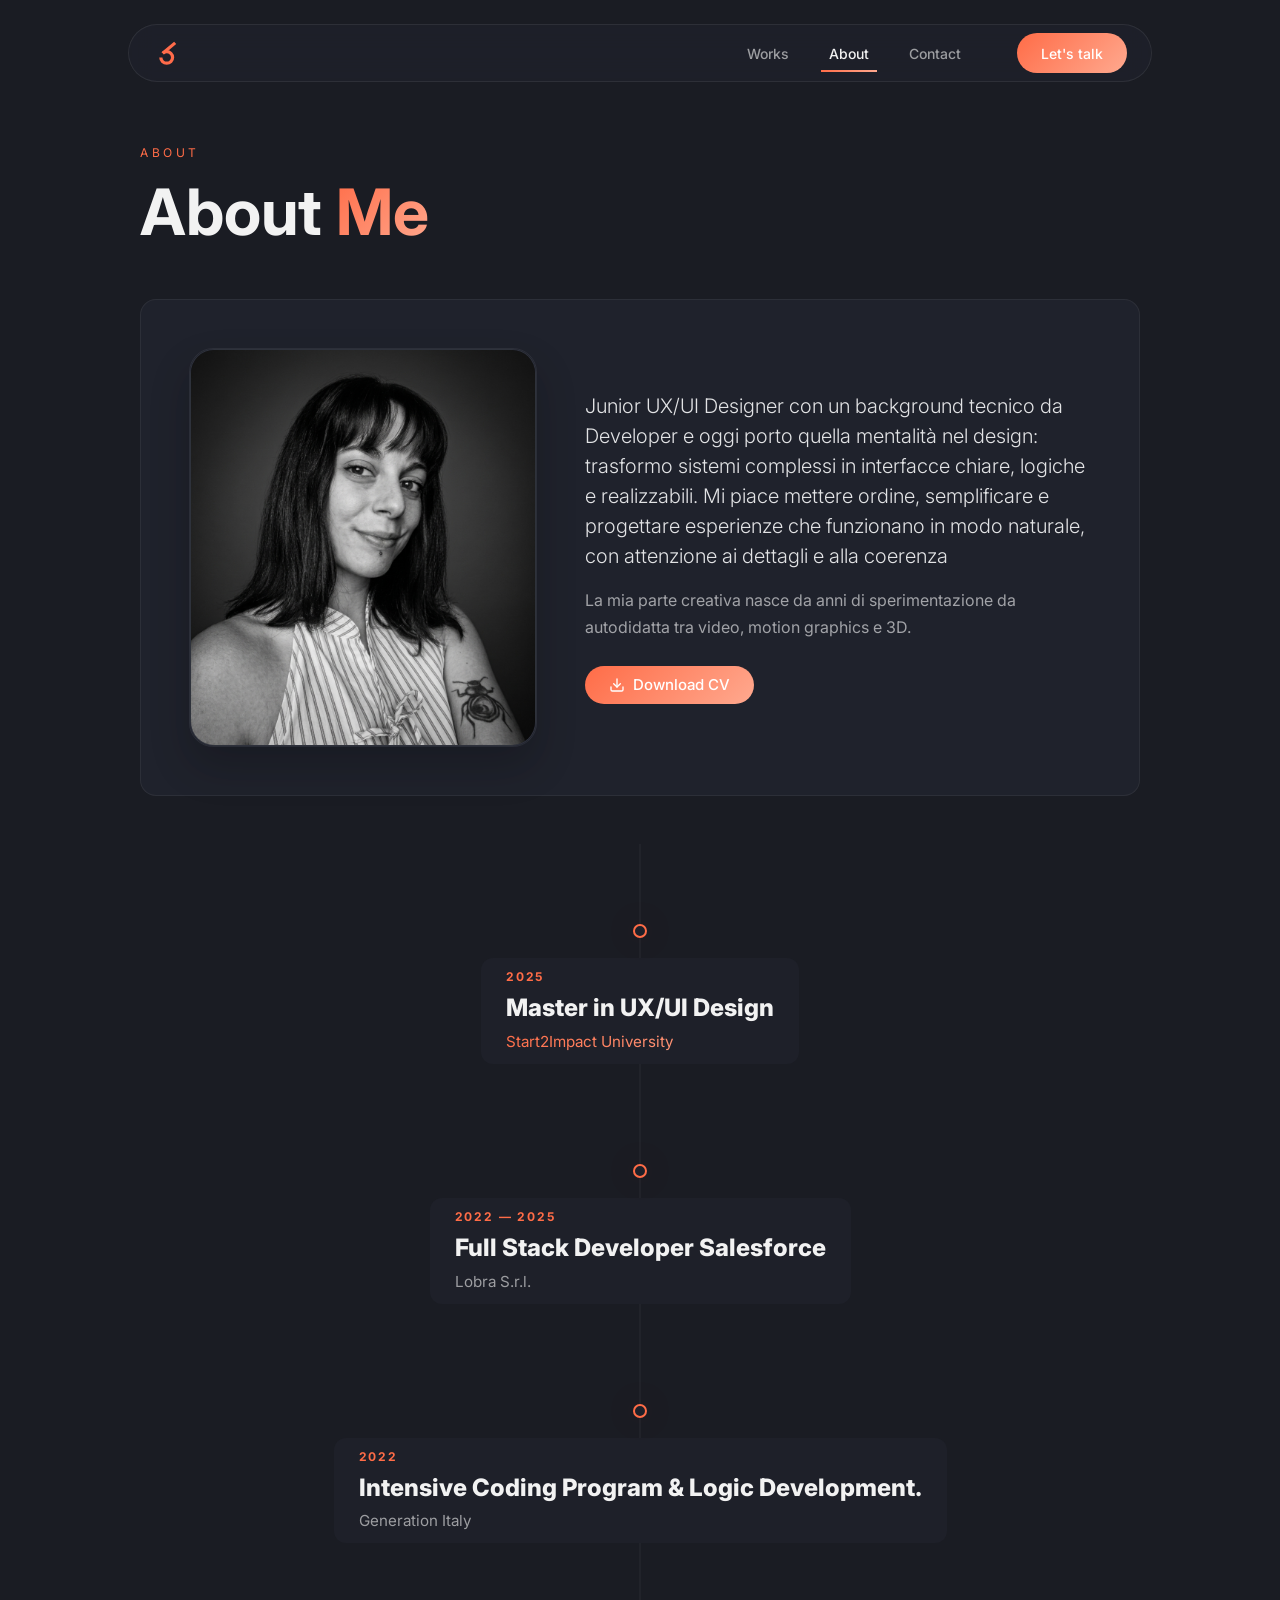
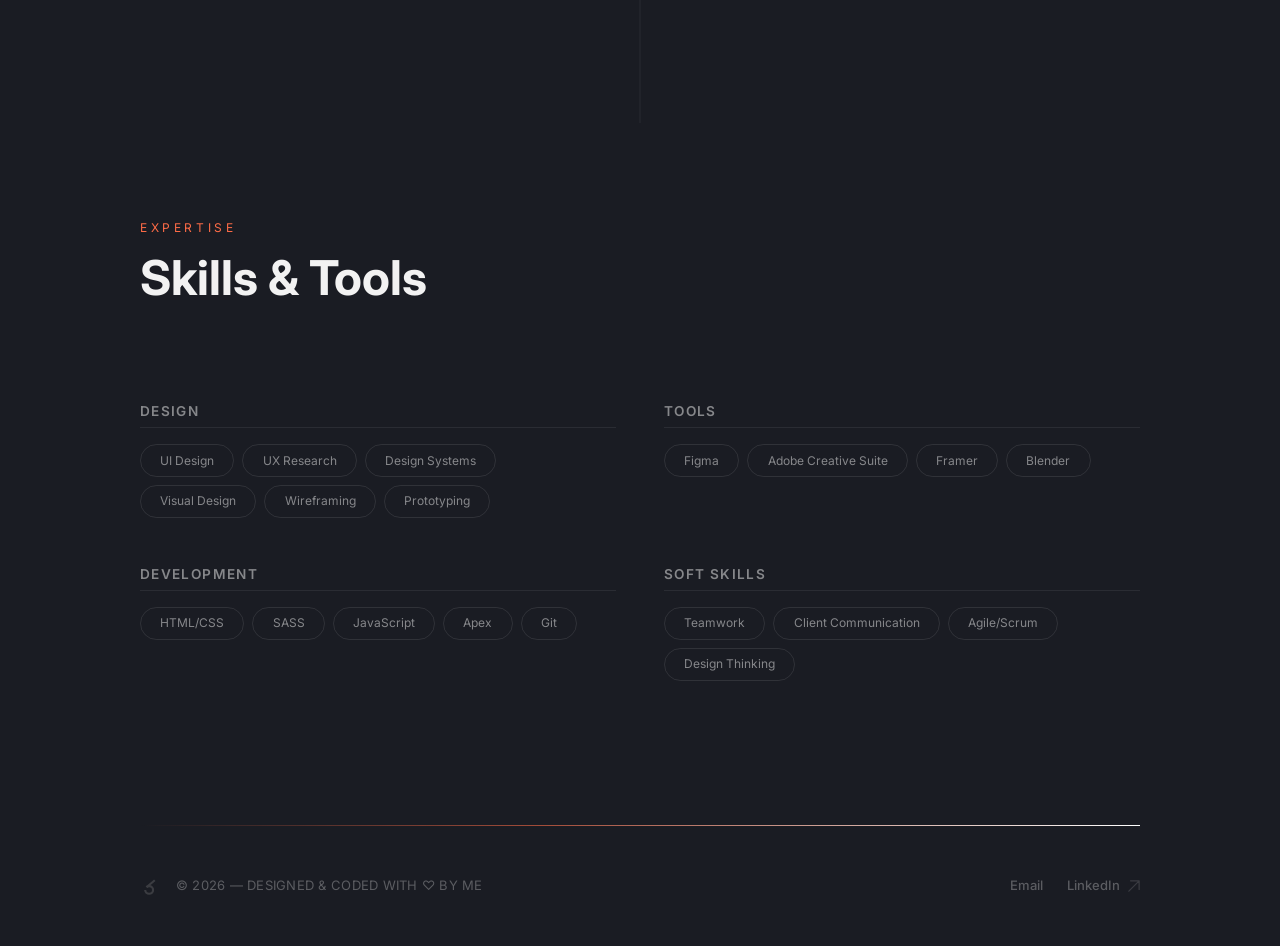
==== about.html @ 4a7ade4e "first commit" ====
<!DOCTYPE html>
<html lang="it">
<head>
    <meta charset="UTF-8">
    <meta name="viewport" content="width=device-width, initial-scale=1.0">
    <meta name="description" content="Sito personale professionale">
    <meta name="author" content="Il tuo nome">
    <link rel="icon" type="image/svg+xml" href="assets/svg/favicon.svg">
    <title>Jessica Donnicola - UX/UI Designer</title>

    <!-- Bootstrap CSS -->
    <link href="https://cdn.jsdelivr.net/npm/bootstrap@5.3.3/dist/css/bootstrap.min.css" rel="stylesheet" integrity="sha384-QWTKZyjpPEjISv5WaRU9OFeRpok6YctnYmDr5pNlyT2bRjXh0JMhjY6hW+ALEwIH" crossorigin="anonymous">
    <!-- CSS personalizzato -->
    <link rel="preconnect" href="https://fonts.googleapis.com">
    <link rel="preconnect" href="https://fonts.gstatic.com" crossorigin>
    <link href="https://fonts.googleapis.com/css2?family=Inter:wght@300;400;500;600;700;800;900&display=swap" rel="stylesheet">
    <link rel="stylesheet" href="style/style.css">
</head>
<body>
  <header>
<nav class="navbar navbar-expand-md fixed-top navbar-alien animate-fade-down">
  <div class="container custom-container glass-nav rounded-pill px-4 py-2 mt-3">
    <a class="navbar-brand d-flex align-items-center" href="/">
      <img src="assets/svg/logo.svg" alt="Logo" height="30">
    </a>

    <button class="navbar-toggler border-0 shadow-none" type="button" data-bs-toggle="collapse" data-bs-target="#navMain" aria-controls="navMain" aria-expanded="false" aria-label="Toggle navigation">
      <div class="hamburger">
        <span></span>
        <span></span>
      </div>
    </button>

    <div class="collapse navbar-collapse" id="navMain">
      <ul class="navbar-nav mx-auto gap-md-4">
        <li class="nav-item">
          <a class="nav-link" href="works.html">Works</a>
        </li>
        <li class="nav-item">
          <a class="nav-link active" href="about.html">About</a>
        </li>
        <li class="nav-item">
          <a class="nav-link" href="contact.html">Contact</a>
        </li>
      </ul>
      
      <div class="d-none d-md-block">
        <a href="contact.html" class="btn btn-gradient btn-sm px-4">Let's talk</a>
      </div>
    </div>
  </div>
</nav>
</header>
<section class="about-hero-section pt-5 mt-5 framer-hidden">
  <div class="container custom-container pt-5">
    
    <div class="section-header mb-5">
      <p class="overline-text">About</p>
      <h1 class="display-3 fw-bold mb-0">About <span class="text-gradient-coral">Me</span></h1>
    </div>

    <div class="glass rounded-4 p-4 p-md-5">
      <div class="row g-5 align-items-center">
        <div class="col-md-5">
          <div class="photo-placeholder d-flex align-items-center justify-content-center">
               <div class="preview-box glass cv-picture">
              <img src="assets/png/black.PNG" alt="Detail 1" class="project-img">
            </div>
          </div>
        </div>
        
        <div class="col-md-7">
          <p class="lead text-light mb-3" style="opacity: 0.9;">
            Junior UX/UI Designer 
            con un background tecnico da Developer e oggi porto quella mentalità nel design: trasformo sistemi complessi in interfacce chiare, logiche e realizzabili. Mi piace mettere ordine, semplificare e progettare esperienze che funzionano in modo naturale, con attenzione ai dettagli e alla coerenza
          
          </p>
          <p class="text-light mb-4" style="opacity: 0.6; line-height: 1.7;">
            La mia parte creativa nasce da anni di sperimentazione da autodidatta tra video, motion graphics e 3D.
          </p>
        
          <div class="mt-4">
            <a href="https://drive.google.com/file/d/17NrXPqcIR_4FgatqfmEXaSW6kctVoQPZ/view?usp=sharing" target="_blank" class="btn btn-gradient px-4 py-2 d-inline-flex align-items-center gap-2">
              <svg width="18" height="18" viewBox="0 0 24 24" fill="none" stroke="currentColor" stroke-width="2" stroke-linecap="round" stroke-linejoin="round">
                <path d="M21 15v4a2 2 0 0 1-2 2H5a2 2 0 0 1-2-2v-4"></path>
                <polyline points="7 10 12 15 17 10"></polyline>
                <line x1="12" y1="15" x2="12" y2="3"></line>
              </svg>
              Download CV
            </a>
          </div>
        </div>
      </div>
    </div>
  </div>
</section>

<div class="path-wrapper mt-5">
  <div class="path-line-base"></div>

  <div class="path-node" style="--delay: 0s;">
    <div class="node-dot"></div>
    <div class="node-info-card">
      <span class="node-date">2025</span>
      <h3 class="node-title">Master in UX/UI Design</h3>
      <p class="node-desc text-gradient-coral">Start2Impact University</p>
    </div>
  </div>

  <div class="path-node" style="--delay: 1.5s;">
    <div class="node-dot"></div>
    <div class="node-info-card">
      <span class="node-date">2022 — 2025</span>
      <h3 class="node-title">Full Stack Developer Salesforce</h3>
      <p class="node-desc">Lobra S.r.l.</p>
    </div>
  </div>

  <div class="path-node" style="--delay: 3s;">
    <div class="node-dot"></div>
    <div class="node-info-card">
      <span class="node-date">2022</span>
      <h3 class="node-title">Intensive Coding Program & Logic Development.</h3>
      <p class="node-desc">Generation Italy</p>
    </div>
  </div>
</div>

<section class="skills-section py-5 my-5 framer-hidden">
  <div class="container custom-container">
    
    <div class="section-header mb-5">
      <p class="overline-text">Expertise</p>
      <h2 class="section-title">Skills & Tools</h2>
    </div>
    
    <div class="row g-5 mt-2">
      <div class="col-md-6">
        <h3 class="skill-category-title">Design</h3>
        <div class="skill-tags justify-content-start mt-3">
          <span>UI Design</span>
          <span>UX Research</span>
          <span>Design Systems</span>
          <span>Visual Design</span>
          <span>Wireframing</span>
          <span>Prototyping</span>
        </div>
      </div>
      <div class="col-md-6">
        <h3 class="skill-category-title">Tools</h3>
        <div class="skill-tags justify-content-start mt-3">
          <span>Figma</span>
          <span>Adobe Creative Suite</span>
          <span>Framer</span>
          <span>Blender</span>
        </div>
      </div>
      <div class="col-md-6">
        <h3 class="skill-category-title">Development</h3>
        <div class="skill-tags justify-content-start mt-3">
          <span>HTML/CSS</span>
          <span>SASS</span>
          <span>JavaScript</span>
          <span>Apex</span>
          <span>Git</span>
        </div>
      </div>
      <div class="col-md-6">
        <h3 class="skill-category-title">Soft Skills</h3>
        <div class="skill-tags justify-content-start mt-3">
          <span>Teamwork</span>
          <span>Client Communication</span>
          <span>Agile/Scrum</span>
          <span>Design Thinking</span>
        </div>
      </div>
    </div>

  </div>
</section>
<footer class="footer-section py-5 relative">
  <div class="container custom-container">
    <div class="line-gradient mb-5"></div>

    <div class="footer-content d-flex flex-column flex-sm-row align-items-center justify-content-between gap-4">
      
      <div class="footer-left d-flex align-items-center gap-3">
        <a href="/" class="footer-logo">
          <img src="assets/svg/logo.svg" alt="Logo" height="20">
        </a>
        <span class="footer-copy">© 2026 — DESIGNED & CODED WITH ♡ BY ME</span>
      </div>

      <div class="footer-right d-flex align-items-center gap-4">
        <a href="mailto:tuaemail@esempio.com" class="footer-link">Email</a>
        <a href="https://linkedin.com/in/tuoprofilo" target="_blank" class="footer-link d-flex align-items-center gap-2">
          LinkedIn
          <svg width="12" height="12" viewBox="0 0 14 14" fill="none"><path d="M1 13L13 1M13 1H3M13 1V11" stroke="currentColor" stroke-width="1.5" stroke-linecap="round" stroke-linejoin="round" /></svg>
        </a>
      </div>

    </div>
  </div>
</footer>
<!-- Bootstrap JS -->
<script src="https://cdn.jsdelivr.net/npm/bootstrap@5.3.3/dist/js/bootstrap.bundle.min.js" integrity="sha384-YvpcrYf0tY3lHB60NNkmXc5s9fDVZLESaAA55NDzOxhy9GkcIdslK1eN7N6jIeHz" crossorigin="anonymous"></script>
<!-- Custom JS -->

<script src="js/script.js"></script>

</body>
</html>
---- style/style.css ----
:root {
  --background: 230 16% 14%;
  --foreground: 0 0% 95%;
  --primary: 12 100% 64%;
  --primary-foreground: 0 0% 100%;
  --secondary: 14 100% 78%;
  --secondary-foreground: 230 16% 14%;
  --destructive: 0 84.2% 60.2%;
  --destructive-foreground: 0 0% 100%;
  --accent: 14 100% 78%;
  --accent-foreground: 230 16% 14%;
  --border: 0 0% 95% / 0.08;
  --input: 0 0% 95% / 0.08;
  --ring: 12 100% 64%;
  --glow-coral: 0 0 40px hsl(12 100% 64% / 0.15);
  --glow-coral-strong: 0 0 60px hsl(12 100% 64% / 0.25);
}

body {
  font-family: "Inter", sans-serif;
  -webkit-font-smoothing: antialiased;
  -moz-osx-font-smoothing: grayscale;
  background-color: hsl(var(--background));
  color: hsl(var(--foreground));
}

h1, h2, h3, h4, h5, h6, .btn {
  font-family: "Inter", sans-serif;
}

.bold-titles {
  font-weight: 800 !important;
  line-height: 1.1 !important;
}

.footer-section {
  position: relative;
}
.footer-section .line-gradient {
  background: linear-gradient(90deg, transparent, hsla(var(--primary), 0.3), transparent);
  height: 1px;
  width: 100%;
}
.footer-section .footer-logo img {
  opacity: 0.3;
  transition: opacity 0.3s ease;
  filter: grayscale(1);
}
.footer-section .footer-logo:hover img {
  opacity: 0.7;
  filter: grayscale(0);
}
.footer-section .footer-copy {
  font-size: 0.8125rem;
  color: hsla(0, 0%, 95%, 0.3);
  letter-spacing: 0.02em;
}
.footer-section .footer-link {
  font-size: 0.8125rem;
  color: hsla(0, 0%, 95%, 0.3);
  text-decoration: none;
  transition: all 0.3s ease;
  font-weight: 500;
}
.footer-section .footer-link svg {
  opacity: 0.5;
  transition: transform 0.3s ease;
}
.footer-section .footer-link:hover {
  color: hsl(var(--primary));
}
.footer-section .footer-link:hover svg {
  opacity: 1;
  transform: translate(2px, -2px);
}

@media (max-width: 575.98px) {
  .footer-content {
    text-align: center;
    flex-direction: column !important;
  }
  .footer-left {
    flex-direction: column;
    gap: 10px !important;
  }
}
.line-gradient {
  display: block;
  width: 100%;
  max-width: 1024px;
  margin: 0 auto;
  height: 1px;
  position: relative;
  overflow: hidden;
  background-color: hsl(var(--primary)/0.15);
}
.line-gradient::after {
  content: "";
  position: absolute;
  inset: 0;
  background: linear-gradient(90deg, transparent 0%, hsl(var(--primary)/0.6) 20%, #ffffff 50%, hsl(var(--primary)/0.6) 80%, transparent 100%);
  background-size: 200% 100%;
  animation: living-flow 6s cubic-bezier(0.4, 0, 0.2, 1) infinite;
}

@keyframes living-flow {
  0% {
    background-position: 200% 0%;
  }
  100% {
    background-position: -200% 0%;
  }
}
.navbar-alien {
  transition: all 0.5s cubic-bezier(0.4, 0, 0.2, 1);
  z-index: 1050;
}
.navbar-alien .glass-nav {
  background: hsla(230, 16%, 17%, 0.4);
  backdrop-filter: blur(12px);
  -webkit-backdrop-filter: blur(12px);
  border: 1px solid hsla(0, 0%, 95%, 0.08);
  transition: all 0.4s ease;
  margin: 0 auto;
}
.navbar-alien.scrolled .glass-nav {
  background: hsla(230, 16%, 17%, 0.8);
  border-color: hsla(var(--primary), 0.2);
  box-shadow: 0 10px 30px -10px rgba(0, 0, 0, 0.5);
  transform: scale(0.98);
}
.navbar-alien .nav-link {
  color: hsla(0, 0%, 95%, 0.6);
  font-size: 0.875rem;
  font-weight: 500;
  position: relative;
  padding: 0.5rem 0;
  transition: color 0.3s ease;
}
.navbar-alien .nav-link::after {
  content: "";
  position: absolute;
  bottom: 0;
  left: 0;
  width: 0;
  height: 2px;
  background: linear-gradient(135deg, hsl(12, 100%, 64%), hsl(14, 100%, 78%));
  transition: width 0.3s ease;
}
.navbar-alien .nav-link:hover, .navbar-alien .nav-link.active {
  color: hsl(var(--foreground));
}
.navbar-alien .nav-link:hover::after, .navbar-alien .nav-link.active::after {
  width: 100%;
}
.navbar-alien .hamburger {
  display: flex;
  flex-direction: column;
  gap: 5px;
}
.navbar-alien .hamburger span {
  display: block;
  width: 20px;
  height: 1.5px;
  background-color: hsl(var(--foreground));
  transition: 0.3s;
}
.navbar-alien .navbar-toggler[aria-expanded=true] .hamburger span:first-child {
  transform: rotate(45deg) translateY(4.5px);
}
.navbar-alien .navbar-toggler[aria-expanded=true] .hamburger span:last-child {
  transform: rotate(-45deg) translateY(-4.5px);
}

@media (max-width: 767.98px) {
  .navbar-alien .glass-nav {
    border-radius: 20px !important;
    margin: 0 15px;
  }
  .navbar-alien .navbar-collapse {
    padding-top: 1rem;
  }
}
ul.mx-auto {
  margin-left: auto !important;
  margin-right: 3rem !important;
}

.navbar-brand img {
  transition: transform 0.5s cubic-bezier(0.175, 0.885, 0.32, 1.275);
}
.navbar-brand img:hover {
  transform: rotate(-5deg) scale(1.1);
}

a {
  text-decoration: none;
  color: inherit;
  transition: all 0.4s cubic-bezier(0.4, 0, 0.2, 1);
}
a:hover {
  color: --primary;
}

.container-custom {
  width: 100%;
  max-width: 1140px;
  margin: 0 auto;
  padding: 0 20px;
}

* {
  box-sizing: border-box;
  margin: 0;
  padding: 0;
}

body {
  background-color: #1a1c23;
  color: #f2f2f2;
  font-family: "Inter", sans-serif;
  line-height: 1.5;
  overflow-x: hidden;
  -webkit-font-smoothing: antialiased;
}

.hero {
  position: relative;
  min-height: 100vh;
  display: flex;
  align-items: center;
  justify-content: center;
  flex-direction: column;
  overflow: hidden;
}
.hero.bg-gradient-mesh {
  background: radial-gradient(ellipse 600px 400px at 20% 20%, hsla(12, 100%, 64%, 0.04), transparent), radial-gradient(ellipse 500px 500px at 80% 60%, hsla(14, 100%, 78%, 0.03), transparent);
}
.hero.noise::after {
  content: "";
  position: absolute;
  inset: 0;
  opacity: 0.015;
  background-image: url("data:image/svg+xml,%3Csvg viewBox='0 0 256 256' xmlns='http://www.w3.org/2000/svg'%3E%3Cfilter id='noise'%3E%3CfeTurbulence type='fractalNoise' baseFrequency='0.9' numOctaves='4' stitchTiles='stitch'/%3E%3C/filter%3E%3Crect width='100%25' height='100%25' filter='url(%23noise)'/%3E%3C/svg%3E");
  pointer-events: none;
  z-index: 1;
}
.hero .hero-content {
  position: relative;
  z-index: 10;
  text-align: center;
  padding: 0 1.5rem;
  max-width: 900px;
}

.hero-subtitle {
  font-size: 0.875rem;
  text-transform: uppercase;
  letter-spacing: 0.3em;
  color: rgba(242, 242, 242, 0.4);
  margin-bottom: 1.5rem;
}

.hero-title {
  font-size: clamp(2.5rem, 8vw, 6rem);
  font-weight: 800;
  line-height: 1.1;
  letter-spacing: -0.02em;
}
.hero-title .text-gradient-coral {
  background: linear-gradient(135deg, hsl(12, 100%, 64%), hsl(14, 100%, 78%));
  -webkit-background-clip: text;
  -webkit-text-fill-color: transparent;
  background-clip: text;
}

.hero-description {
  margin-top: 1.5rem;
  font-size: clamp(1rem, 2vw, 1.25rem);
  color: rgba(242, 242, 242, 0.5);
  max-width: 500px;
  margin-left: auto;
  margin-right: auto;
  line-height: 1.6;
}

.skill-tags {
  display: flex;
  flex-wrap: wrap;
  justify-content: center;
  gap: 0.5rem;
  margin-top: 2.5rem;
}
.skill-tags span {
  padding: 0.4rem 1.2rem;
  border-radius: 9999px;
  border: 1px solid rgba(242, 242, 242, 0.1);
  font-size: 0.75rem;
  color: rgba(242, 242, 242, 0.5);
  transition: all 0.3s cubic-bezier(0.4, 0, 0.2, 1);
  cursor: default;
}
.skill-tags span:hover {
  border-color: hsl(var(--primary));
  color: hsl(var(--primary));
  transform: translateY(-2px);
}

.bubbles-container {
  position: absolute;
  inset: 0;
  overflow: hidden;
  pointer-events: none;
  z-index: 2;
}

.scroll-indicator {
  position: absolute;
  bottom: 2rem;
  left: 50%;
  transform: translateX(-50%);
  display: flex;
  align-items: center;
  justify-content: center;
  flex-direction: column;
  gap: 0.5rem;
  z-index: 10;
}
.scroll-indicator .scroll-text {
  font-size: 10px;
  text-transform: uppercase;
  letter-spacing: 0.2em;
  color: rgba(242, 242, 242, 0.3);
}
.scroll-indicator .scroll-line {
  width: 1px;
  height: 24px;
  background: linear-gradient(to bottom, rgba(12, 255, 163.2, 0.4), transparent);
  animation: scrollBounce 2s infinite ease-in-out;
}

@keyframes fadeInUp {
  from {
    opacity: 0;
    transform: translateY(30px);
  }
  to {
    opacity: 1;
    transform: translateY(0);
  }
}
@keyframes scrollBounce {
  0%, 100% {
    transform: translateY(0);
  }
  50% {
    transform: translateY(8px);
  }
}
@keyframes float {
  0%, 100% {
    transform: translate(0, 0) scale(1);
  }
  33% {
    transform: translate(10px, -20px) scale(1.04);
  }
  66% {
    transform: translate(-8px, 15px) scale(0.97);
  }
}
.animate-fade-up {
  opacity: 0;
  animation: fadeInUp 1s cubic-bezier(0.215, 0.61, 0.355, 1) forwards;
}

.delay-1 {
  animation-delay: 0.2s;
}

.delay-2 {
  animation-delay: 0.4s;
}

.delay-3 {
  animation-delay: 0.6s;
}

.delay-4 {
  animation-delay: 0.8s;
}

@keyframes bubbleIn {
  from {
    opacity: 0;
    transform: scale(0.5);
  }
  to {
    opacity: 1;
    transform: scale(1);
  }
}
.custom-container {
  max-width: 1024px;
}

.overline-text {
  color: hsl(var(--primary));
  font-size: 0.75rem;
  text-transform: uppercase;
  letter-spacing: 0.3em;
  margin-bottom: 0.75rem;
}

.section-title {
  font-size: clamp(2rem, 5vw, 3rem);
  font-weight: 700;
  margin-bottom: 0;
}

.text-gradient-coral {
  background-image: linear-gradient(135deg, hsl(12, 100%, 64%), hsl(14, 100%, 78%));
  -webkit-background-clip: text;
  background-clip: text;
  -webkit-text-fill-color: transparent;
}

.glass {
  background: hsla(230, 16%, 17%, 0.6);
  backdrop-filter: blur(20px);
  -webkit-backdrop-filter: blur(20px);
  border: 1px solid hsla(0, 0%, 95%, 0.06);
}

.works-list {
  border-bottom: 1px solid hsl(var(--border));
}

.work-item {
  border-top: 1px solid hsl(var(--border));
  display: block;
  text-decoration: none;
  color: inherit;
}
.work-item .work-header {
  display: flex;
  align-items: center;
  justify-content: space-between;
  padding: 2rem 0;
}
@media (min-width: 768px) {
  .work-item .work-header {
    padding: 2.5rem 0;
  }
}
.work-item .work-title {
  font-size: clamp(1.25rem, 3vw, 1.875rem);
  font-weight: 600;
  transition: all 0.4s cubic-bezier(0.4, 0, 0.2, 1);
}
.work-item .work-icon {
  width: 2.5rem;
  height: 2.5rem;
  border-radius: 50%;
  border: 1px solid hsl(var(--border));
  display: flex;
  align-items: center;
  justify-content: center;
  transition: all 0.4s cubic-bezier(0.4, 0, 0.2, 1);
  color: hsla(0, 0%, 95%, 0.4);
}
.work-item .work-accordion {
  display: grid;
  grid-template-rows: 0fr;
  transition: grid-template-rows 0.4s ease-out;
}
.work-item .work-accordion-inner {
  overflow: hidden;
  opacity: 0;
  transition: opacity 0.3s ease-out;
  display: flex;
  flex-wrap: wrap;
  align-items: center;
  gap: 1.5rem;
  padding: 0;
}
.work-item .work-accordion-inner .preview-box {
  width: 12rem;
  height: 7rem;
  border-radius: 0.75rem;
  display: flex;
  align-items: center;
  justify-content: center;
  flex-shrink: 0;
}
.work-item .work-accordion-inner .preview-box span {
  font-size: 0.75rem;
  color: hsla(0, 0%, 95%, 0.3);
}
.work-item .work-accordion-inner .work-desc {
  font-size: 0.875rem;
  color: hsla(0, 0%, 95%, 0.5);
  max-width: 24rem;
  line-height: 1.6;
  margin: 0;
}
.work-item:hover .work-title {
  color: hsl(var(--primary));
}
.work-item:hover .work-icon {
  border-color: hsla(var(--primary), 0.4);
  background-color: hsla(var(--primary), 0.1);
  color: hsl(var(--primary));
  transform: rotate(45deg);
}
.work-item:hover .work-accordion {
  grid-template-rows: 1fr;
}
.work-item:hover .work-accordion-inner {
  opacity: 1;
  padding-bottom: 2rem;
}

.process-grid {
  display: grid;
  gap: 1.5rem;
  grid-template-columns: 1fr;
}
@media (min-width: 640px) {
  .process-grid {
    grid-template-columns: repeat(2, 1fr);
  }
}
@media (min-width: 992px) {
  .process-grid {
    grid-template-columns: repeat(4, 1fr);
  }
}

.process-card {
  border-radius: 1rem;
  padding: 2rem 1.5rem;
  transition: all 0.4s cubic-bezier(0.4, 0, 0.2, 1);
}
.process-card .step-num {
  font-size: 2rem;
  font-weight: 800;
  color: hsla(var(--primary)/30%);
  transition: all 0.4s cubic-bezier(0.4, 0, 0.2, 1);
  display: block;
  margin-bottom: 1rem;
}
.process-card h4 {
  font-size: 1.125rem;
  font-weight: 600;
  margin-bottom: 0.5rem;
  color: hsl(var(--foreground));
}
.process-card p {
  font-size: 0.875rem;
  color: hsla(0, 0%, 95%, 0.5);
  line-height: 1.6;
  margin: 0;
}
.process-card:hover {
  border-color: hsla(var(--primary)/60%);
  transform: translateY(-5px);
  box-shadow: 0 10px 30px -10px hsla(var(--primary), 0.1);
}
.process-card:hover .step-num {
  color: hsla(var(--primary)/60%);
}

.framer-hidden {
  opacity: 0;
  transform: translateY(30px);
  animation: fadeUpOnLoad 0.8s ease-out forwards;
}

@keyframes fadeUpOnLoad {
  to {
    opacity: 1;
    transform: translateY(0);
  }
}
.preview-box {
  overflow: hidden;
  padding: 0;
}
.preview-box .project-img {
  width: 100%;
  height: 100%;
  -o-object-fit: cover;
     object-fit: cover;
  -o-object-position: center;
     object-position: center;
  display: block;
}

.photo-placeholder {
  width: 100%;
  border-radius: 1.5rem;
  background: linear-gradient(135deg, hsla(var(--primary), 0.15), hsla(var(--primary), 0.02));
  border: 1px solid hsla(0, 0%, 95%, 0.06);
  color: hsla(0, 0%, 95%, 0.2);
  box-shadow: 0 20px 40px rgba(0, 0, 0, 0.2);
}

.cv-picture {
  border-radius: 1.5rem;
}

.quote-box {
  border-left: 2px solid hsla(var(--primary), 0.5);
  padding-left: 1.25rem;
  font-size: 0.95rem;
  color: hsla(0, 0%, 95%, 0.6);
  font-style: italic;
}

.path-wrapper {
  position: relative;
  max-width: 900px;
  margin: 0 auto;
  padding: 80px 0;
  overflow: visible;
}
.path-wrapper .path-line-base {
  position: absolute;
  left: 50%;
  top: 0;
  bottom: 0;
  width: 1px;
  background: hsl(var(--border));
  transform: translateX(-50%);
  z-index: 1;
}
.path-wrapper .path-node {
  position: relative;
  display: flex;
  flex-direction: column;
  align-items: center;
  margin-bottom: 100px;
  z-index: 3;
}
.path-wrapper .path-node .node-dot {
  width: 14px;
  height: 14px;
  background: hsl(var(--background));
  border: 2px solid hsl(var(--primary));
  border-radius: 50%;
  position: relative;
  z-index: 10;
  margin-bottom: 20px;
  box-shadow: var(--glow-coral);
}
.path-wrapper .path-node .node-dot::after {
  content: "";
  position: absolute;
  inset: 1px;
  border-radius: 50%;
  background: hsl(var(--primary));
  opacity: 0;
  animation: node-flare 5s infinite;
  animation-delay: var(--delay);
  filter: blur(10px);
}
.path-wrapper .path-node .node-info-card {
  position: relative;
  padding: 10px 25px;
  background-color: hsl(var(--background));
  border-radius: 12px;
  transition: all 0.4s cubic-bezier(0.4, 0, 0.2, 1);
}
.path-wrapper .path-node .node-date {
  display: block;
  font-size: 0.75rem;
  font-weight: 700;
  letter-spacing: 0.15em;
  color: hsl(var(--primary));
  margin-bottom: 0.5rem;
}
.path-wrapper .path-node .node-title {
  font-size: 1.5rem;
  font-weight: 800;
  color: hsl(var(--foreground));
  margin-bottom: 0.5rem;
}
.path-wrapper .path-node .node-desc {
  font-size: 0.95rem;
  color: hsl(var(--foreground)/0.6);
  margin: 0;
}
.path-wrapper .path-node:hover .node-info-card {
  transform: translateY(-5px);
  box-shadow: 0 10px 30px -10px rgba(0, 0, 0, 0.5);
}

.skill-category-title {
  font-size: 0.85rem;
  font-weight: 600;
  text-transform: uppercase;
  letter-spacing: 0.1em;
  color: hsla(0, 0%, 95%, 0.5);
  border-bottom: 1px solid hsla(0, 0%, 95%, 0.08);
  padding-bottom: 0.5rem;
}

@keyframes scan-travel {
  0% {
    top: 0%;
    opacity: 0;
  }
  5% {
    opacity: 1;
  }
  95% {
    opacity: 1;
  }
  100% {
    top: 100%;
    opacity: 0;
  }
}
@keyframes node-flare {
  0%, 20%, 50%, 100% {
    opacity: 0;
    transform: translate(-50%, -50%) scale(1);
  }
  25% {
    opacity: 0.6;
    transform: translate(-50%, -50%) scale(2);
    box-shadow: var(--glow-coral-strong);
  }
}
.works-page {
  padding-top: 80px;
  min-height: 100vh;
}

.work-meta {
  gap: 2rem;
  font-size: 0.875rem;
  color: hsla(0, 0%, 95%, 0.4);
  font-weight: 400;
  letter-spacing: 0.05em;
  transition: all 0.4s cubic-bezier(0.4, 0, 0.2, 1);
}

.work-item:hover .work-meta {
  color: hsla(0, 0%, 95%, 0.7);
}

.back-link {
  display: inline-flex;
  align-items: center;
  gap: 0.5rem;
  font-size: 0.875rem;
  color: hsla(0, 0%, 95%, 0.4);
  text-decoration: none;
  transition: all 0.4s cubic-bezier(0.4, 0, 0.2, 1);
}
.back-link .rotate-arrow {
  transform: rotate(225deg);
  transition: all 0.4s cubic-bezier(0.4, 0, 0.2, 1);
}
.back-link:hover {
  color: hsl(var(--primary));
}
.back-link:hover .rotate-arrow {
  color: hsl(var(--primary));
  transform: rotate(225deg) translateX(4px) translateY(-4px);
}

.preview-box {
  overflow: hidden;
  padding: 0;
}
.preview-box .project-img {
  width: 100%;
  height: 100%;
  -o-object-fit: cover;
     object-fit: cover;
  -o-object-position: center;
     object-position: center;
  display: block;
}

.contact-page {
  padding-top: 80px;
}

.tracking-wider {
  letter-spacing: 0.1em;
}

.custom-input {
  background: hsla(0, 0%, 100%, 0.03);
  border: 1px solid hsla(0, 0%, 95%, 0.08);
  color: hsl(var(--foreground));
  border-radius: 0.75rem;
  padding: 0.75rem 1rem;
  transition: all 0.4s cubic-bezier(0.4, 0, 0.2, 1);
  box-shadow: none;
}
.custom-input::-moz-placeholder {
  color: hsla(0, 0%, 95%, 0.3);
}
.custom-input::placeholder {
  color: hsla(0, 0%, 95%, 0.3);
}
.custom-input:focus {
  background: hsla(0, 0%, 100%, 0.05);
  border-color: hsla(var(--primary), 0.5);
  box-shadow: 0 0 0 3px hsla(var(--primary), 0.1);
  color: hsl(var(--foreground));
}

.resize-none {
  resize: none;
}

.reason-tags-container .reason-tag {
  cursor: pointer;
  padding: 0.5rem 1rem;
  border-radius: 999px;
  font-size: 0.875rem;
  color: hsla(0, 0%, 95%, 0.5);
  border: 1px solid hsla(0, 0%, 95%, 0.08);
  transition: all 0.3s ease;
  -webkit-user-select: none;
     -moz-user-select: none;
          user-select: none;
}
.reason-tags-container .reason-tag:hover {
  border-color: hsla(var(--primary)/40%);
  color: hsla(var(--primary)/80%);
}
.reason-tags-container .btn-check:checked + .reason-tag {
  background: linear-gradient(135deg, hsl(12, 100%, 64%), hsl(14, 100%, 78%));
  color: hsl(var(--primary-foreground));
  color: #fff;
  border-color: transparent;
}

.back-link {
  display: inline-flex;
  align-items: center;
  gap: 0.5rem;
  font-size: 0.875rem;
  color: hsla(0, 0%, 95%, 0.4);
  text-decoration: none;
  transition: all 0.4s cubic-bezier(0.4, 0, 0.2, 1);
}
.back-link .rotate-arrow {
  transform: rotate(225deg);
  transition: all 0.4s cubic-bezier(0.4, 0, 0.2, 1);
}
.back-link:hover {
  color: hsl(var(--primary));
}
.back-link:hover .rotate-arrow {
  color: hsl(var(--primary));
  transform: rotate(225deg) translateX(4px) translateY(-4px);
}

.btn {
  display: inline-flex;
  align-items: center;
  justify-content: center;
  gap: 0.5rem;
  white-space: nowrap;
  border-radius: 0.5rem;
  font-size: 0.9375rem;
  font-weight: 500;
  transition: background-color 0.2s, color 0.2s, box-shadow 0.2s;
  cursor: pointer;
  border: none;
  text-decoration: none;
  outline: none;
}
@media (max-width: 768px) {
  .btn {
    width: 100%;
    display: flex;
  }
}
.btn:disabled {
  pointer-events: none;
  opacity: 0.5;
}
.btn svg {
  pointer-events: none;
  width: 1rem;
  height: 1rem;
  flex-shrink: 0;
}
.btn-default {
  background-color: hsl(var(--primary));
  color: hsl(var(--primary-foreground));
}
.btn-default:hover {
  background-color: hsla(var(--primary), 0.9);
}
.btn-destructive {
  background-color: hsl(var(--destructive));
  color: hsl(var(--destructive-foreground));
}
.btn-destructive:hover {
  background-color: hsla(var(--destructive), 0.9);
}
.btn-outline {
  border: 1px solid hsl(var(--foreground));
  background-color: transparent;
  border-radius: 9999px;
  color: hsl(var(--foreground));
}
.btn-outline:hover {
  background-color: hsl(var(--primary-foreground));
  color: hsl(var(--primary));
}
.btn-secondary {
  background-color: hsl(var(--secondary));
  border-radius: 9999px;
  color: hsl(var(--secondary-foreground));
}
.btn-secondary:hover {
  background-color: hsla(var(--secondary), 0.8);
}
.btn-ghost {
  background-color: transparent;
  color: hsl(var(--foreground));
}
.btn-ghost:hover {
  background-color: hsl(var(--accent));
  color: hsl(var(--accent-foreground));
}
.btn-link {
  background-color: transparent;
  color: hsl(var(--primary));
  text-underline-offset: 4px;
}
.btn-link:hover {
  text-decoration: underline;
}
.btn-gradient {
  background: linear-gradient(135deg, hsl(12, 100%, 64%), hsl(14, 100%, 78%));
  color: hsl(var(--primary-foreground));
  border-radius: 9999px;
}
.btn-gradient:hover {
  box-shadow: var(--glow-coral);
}
.btn-base {
  height: 2.75rem;
  padding: 0.5rem 1.5rem;
}
.btn-sm {
  height: 2.5rem;
  padding: 0 1rem;
  font-size: 0.875rem;
}
.btn-lg {
  height: 3.25rem;
  padding: 0 2.5rem;
  font-size: 1.0625rem;
}
.btn-icon {
  height: 2.75rem;
  width: 2.75rem;
  padding: 0;
}

.project-detail-page .aspect-16-9 {
  aspect-ratio: 16/9;
}
.project-detail-page .aspect-4-3 {
  aspect-ratio: 4/3;
}
.project-detail-page {
  padding-top: 80px;
  min-height: 100vh;
}
.project-detail-page .badge-custom {
  padding: 0.4rem 1rem;
  border-radius: 999px;
  border: 1px solid hsla(0, 0%, 95%, 0.08);
  font-size: 0.75rem;
  color: hsla(0, 0%, 95%, 0.5);
}
.project-detail-page .tool-tag {
  padding: 0.2rem 0.8rem;
  background: hsla(12, 100%, 64%, 0.1);
  color: hsl(var(--primary));
  border-radius: 999px;
  font-size: 0.75rem;
  font-weight: 500;
}
.project-detail-page .glass-image-container {
  background: linear-gradient(135deg, hsla(0, 0%, 100%, 0.02), hsla(0, 0%, 100%, 0.05));
  border: 1px solid hsla(0, 0%, 95%, 0.06);
  display: flex;
  align-items: center;
  justify-content: center;
  border-radius: 1.5rem;
  overflow: hidden;
  position: relative;
}
.project-detail-page .glass-image-container .project-img {
  width: 100%;
  height: 100%;
  -o-object-fit: cover;
     object-fit: cover;
  transition: transform 0.6s cubic-bezier(0.4, 0, 0.2, 1);
  display: block;
}
.project-detail-page .glass-image-container:hover .project-img {
  transform: scale(1.05);
}
.project-detail-page .glass-image-container::after {
  content: "";
  position: absolute;
  inset: 0;
  box-shadow: var(--glow-coral);
  pointer-events: none;
}
.project-detail-page .back-link {
  display: inline-flex;
  align-items: center;
  gap: 0.5rem;
  font-size: 0.875rem;
  color: hsla(0, 0%, 95%, 0.4);
  text-decoration: none;
  transition: all 0.4s cubic-bezier(0.4, 0, 0.2, 1);
}
.project-detail-page .back-link .rotate-arrow {
  transform: rotate(225deg);
  transition: all 0.4s cubic-bezier(0.4, 0, 0.2, 1);
}
.project-detail-page .back-link:hover {
  color: hsl(var(--primary));
}
.project-detail-page .back-link:hover .rotate-arrow {
  transform: rotate(225deg) translate(2px, -2px);
}
.project-detail-page .next-project-link h2:hover {
  background-image: linear-gradient(135deg, hsl(12, 100%, 64%), hsl(14, 100%, 78%));
  -webkit-background-clip: text;
  background-clip: text;
  -webkit-text-fill-color: transparent;
}
.project-detail-page .next-project-link .arrow-circle {
  width: 50px;
  height: 50px;
  border-radius: 50%;
  border: 1px solid hsla(0, 0%, 95%, 0.1);
  display: flex;
  align-items: center;
  justify-content: center;
  color: hsla(0, 0%, 95%, 0.4);
  transition: all 0.4s cubic-bezier(0.4, 0, 0.2, 1);
}
.project-detail-page .next-project-link:hover .arrow-circle {
  border-color: hsla(12, 100%, 64%, 0.4);
  background: hsla(12, 100%, 64%, 0.1);
  color: hsl(var(--primary));
  transform: scale(1.1);
}/*# sourceMappingURL=style.css.map */
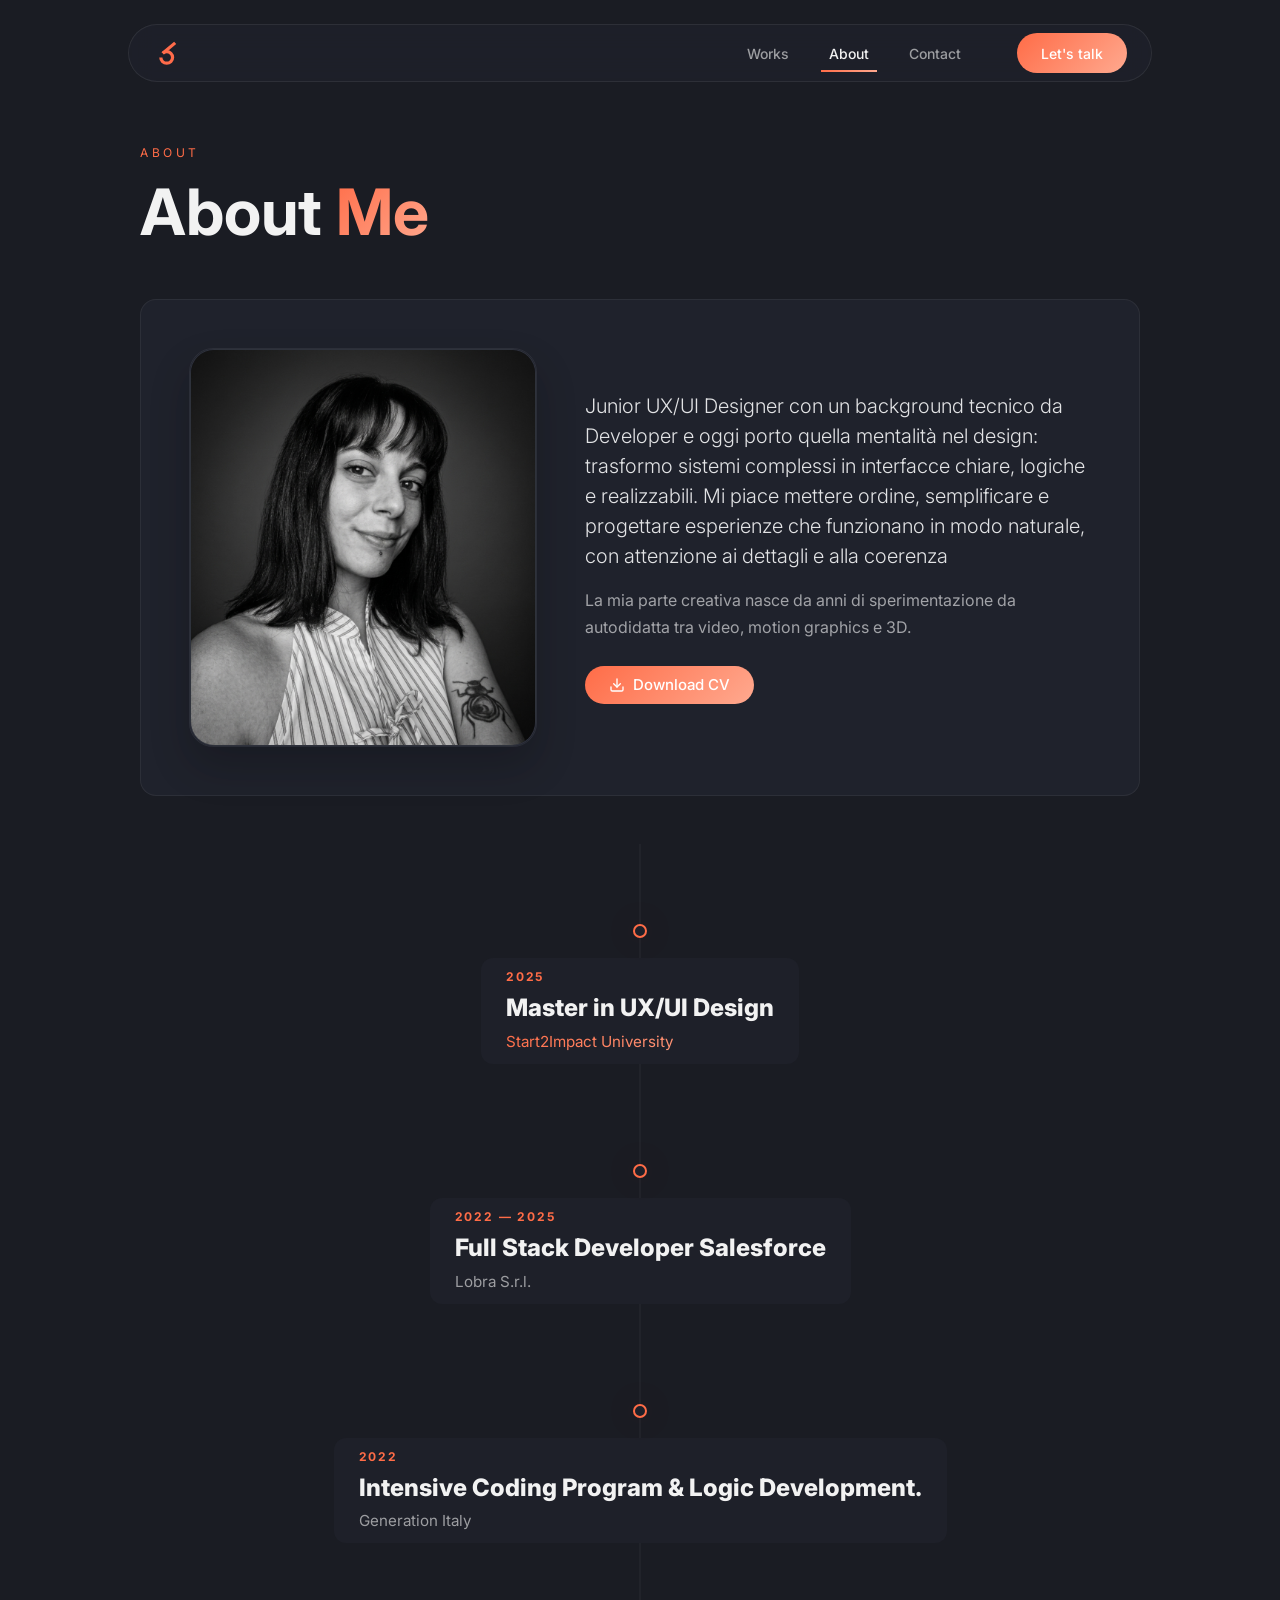
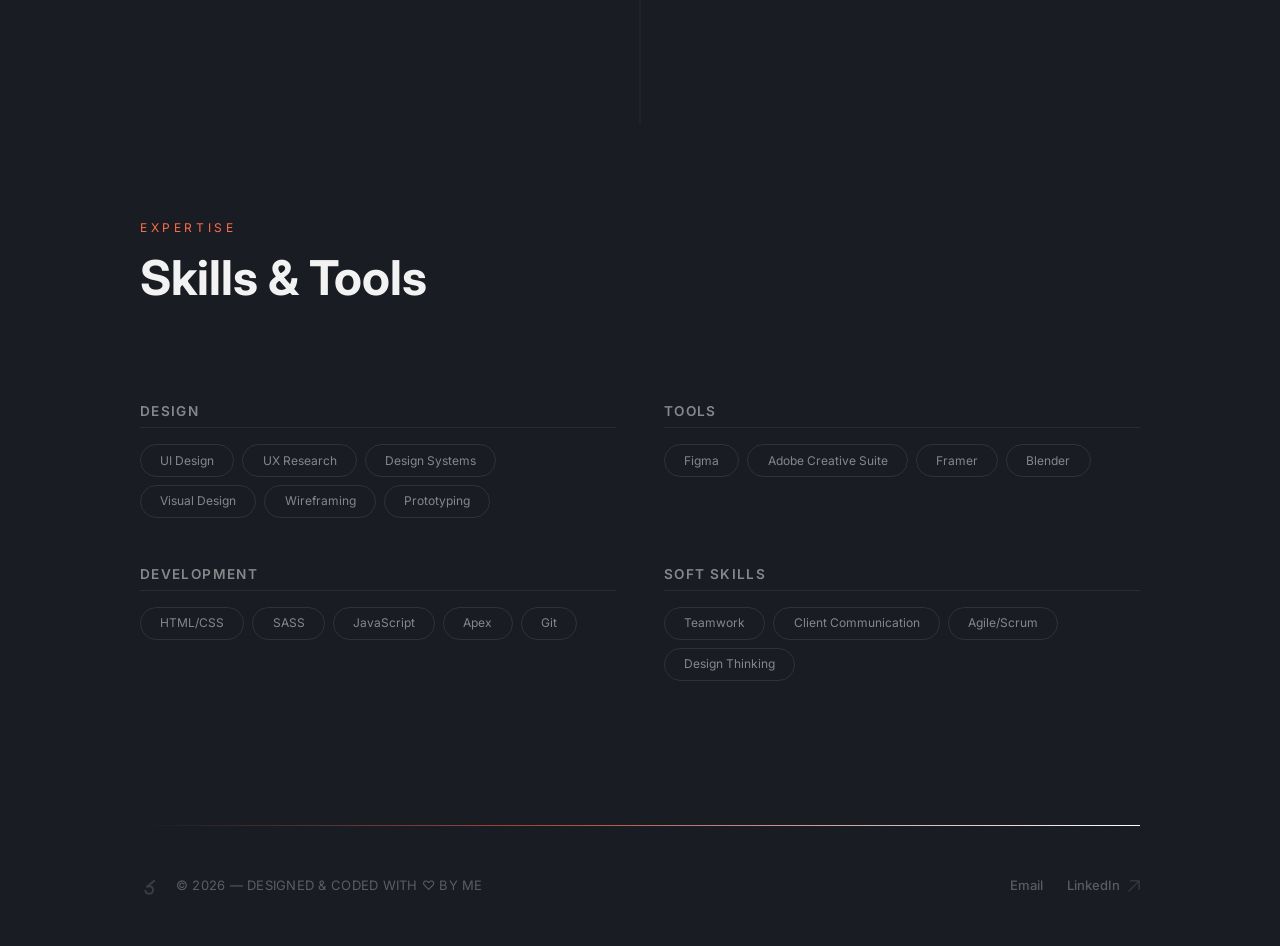
==== commit b9a3bc70: "update href" ====
--- a/about.html
+++ b/about.html
@@ -20,7 +20,7 @@
   <header>
 <nav class="navbar navbar-expand-md fixed-top navbar-alien animate-fade-down">
   <div class="container custom-container glass-nav rounded-pill px-4 py-2 mt-3">
-    <a class="navbar-brand d-flex align-items-center" href="/">
+    <a class="navbar-brand d-flex align-items-center" href="index.html">
       <img src="assets/svg/logo.svg" alt="Logo" height="30">
     </a>
 
@@ -185,15 +185,19 @@
     <div class="footer-content d-flex flex-column flex-sm-row align-items-center justify-content-between gap-4">
       
       <div class="footer-left d-flex align-items-center gap-3">
-        <a href="/" class="footer-logo">
+        <a href="index.html" class="footer-logo">
           <img src="assets/svg/logo.svg" alt="Logo" height="20">
         </a>
         <span class="footer-copy">© 2026 — DESIGNED & CODED WITH ♡ BY ME</span>
       </div>
 
       <div class="footer-right d-flex align-items-center gap-4">
-        <a href="mailto:tuaemail@esempio.com" class="footer-link">Email</a>
-        <a href="https://linkedin.com/in/tuoprofilo" target="_blank" class="footer-link d-flex align-items-center gap-2">
+        <a href="https://mail.google.com/mail/?view=cm&fs=1&to=donnicolajessica@gmail.com" class="footer-link" target="_blank" 
+          rel="noopener noreferrer">Email</a>
+        <a href="https://www.linkedin.com/in/jessica-donnicola-a59453378"
+          target="_blank"
+          rel="noopener noreferrer"
+          class="footer-link d-flex align-items-center gap-2">
           LinkedIn
           <svg width="12" height="12" viewBox="0 0 14 14" fill="none"><path d="M1 13L13 1M13 1H3M13 1V11" stroke="currentColor" stroke-width="1.5" stroke-linecap="round" stroke-linejoin="round" /></svg>
         </a>
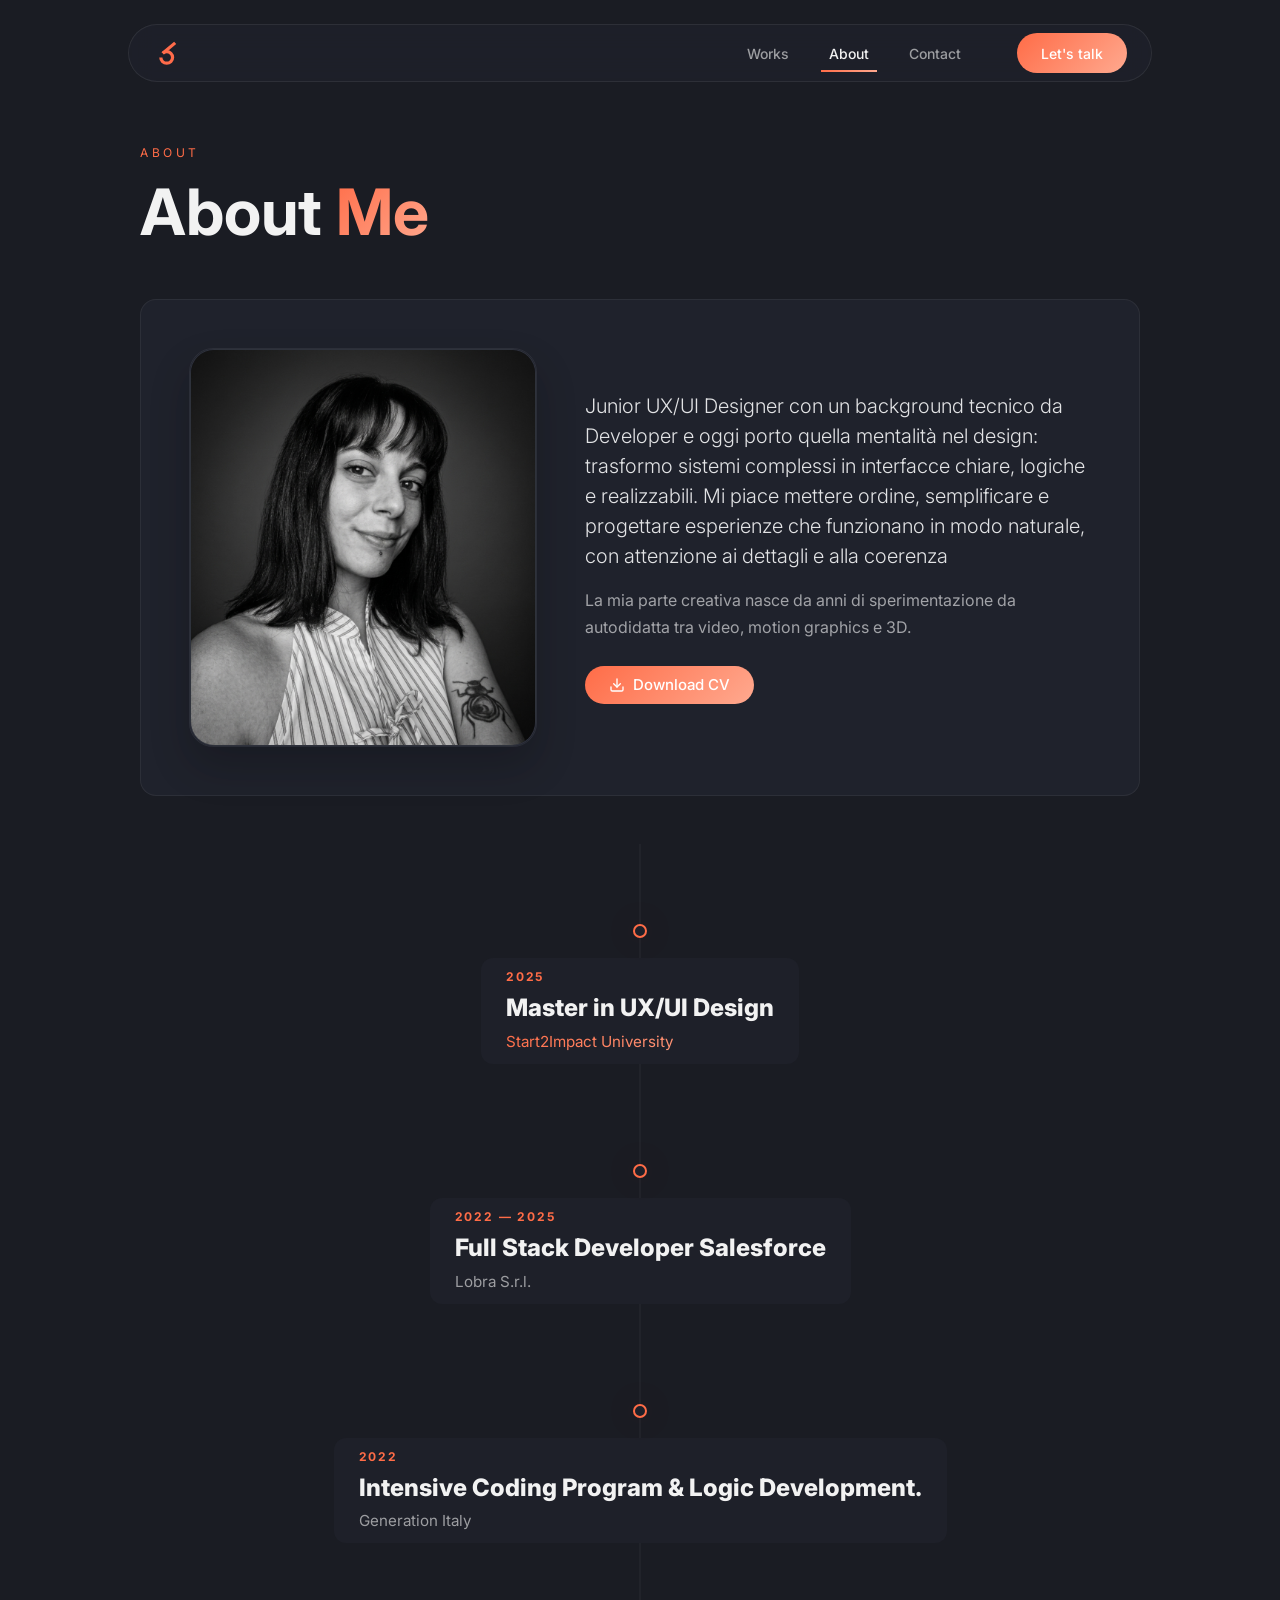
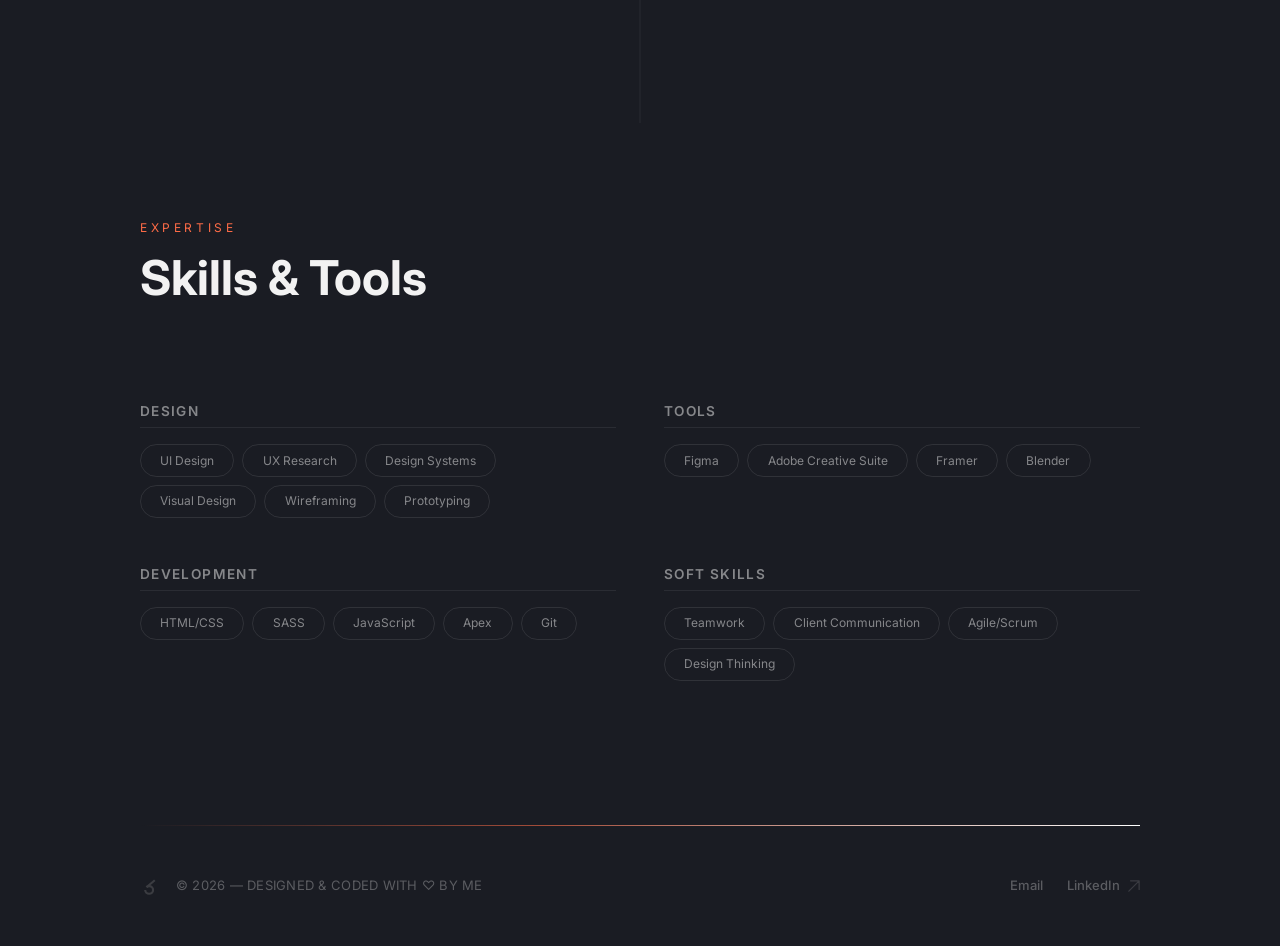
==== commit cab6281c: "open graph update" ====
--- a/about.html
+++ b/about.html
@@ -3,8 +3,12 @@
 <head>
     <meta charset="UTF-8">
     <meta name="viewport" content="width=device-width, initial-scale=1.0">
-    <meta name="description" content="Sito personale professionale">
-    <meta name="author" content="Il tuo nome">
+    <meta name="author" content="Jessica Donnicola">
+    <meta property="og:title" content="Portfolio di Jessica Donnicola | UX/UI Designer">
+    <meta property="og:description" content="Welcome to my portfolio. Discover my projects, technical skills, and what I can bring to your next idea.">
+    <meta property="og:image" content="https://jessicadonnicola.github.io/portfolio/assets/png/anteprimaSito.png">
+    <meta property="og:url" content="https://jessicadonnicola.github.io/portfolio/about.html">
+    <meta property="og:type" content="website"
     <link rel="icon" type="image/svg+xml" href="assets/svg/favicon.svg">
     <title>Jessica Donnicola - UX/UI Designer</title>
 
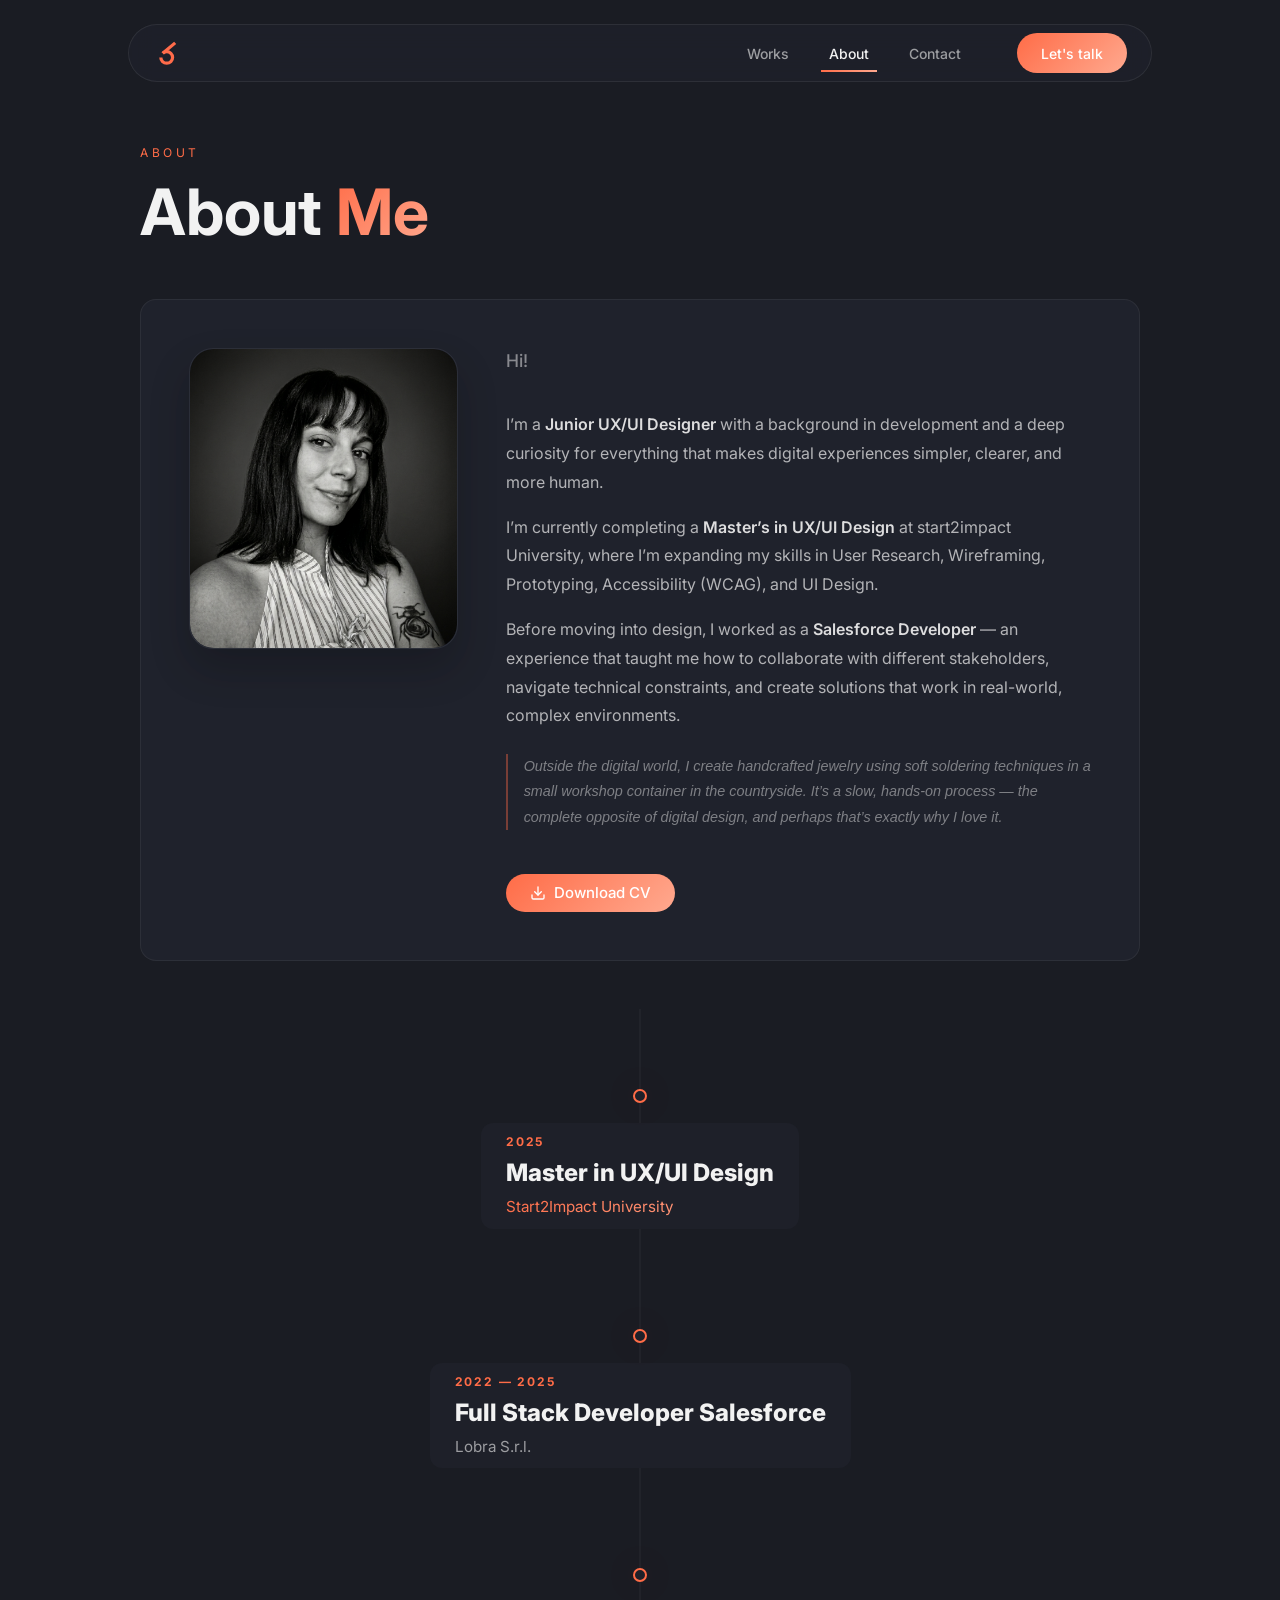
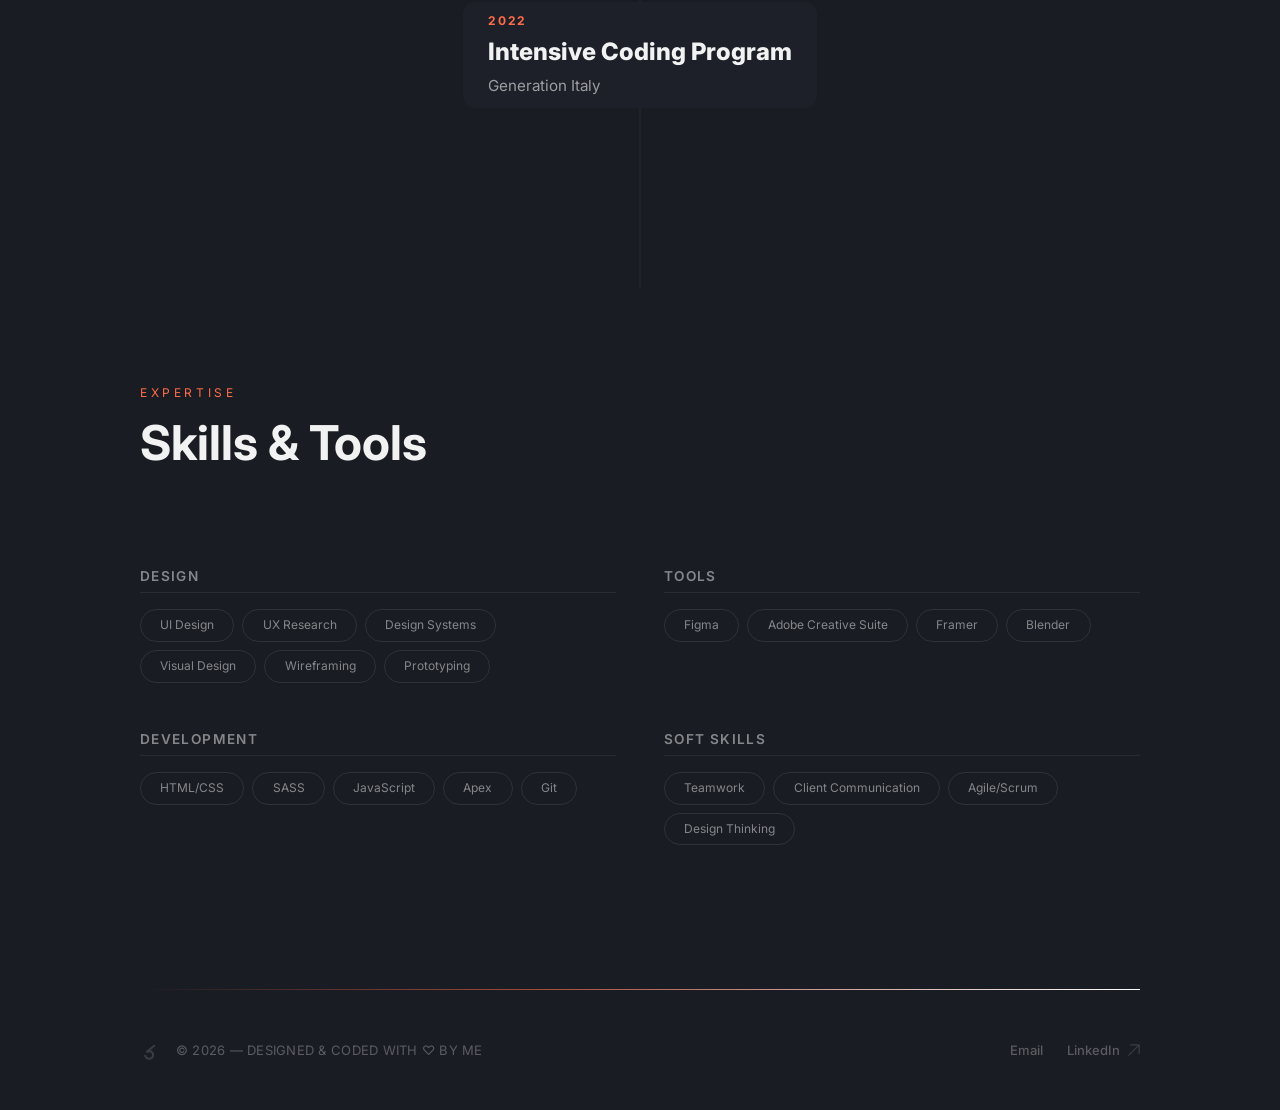
==== commit 5a4b5fb5: "projects update" ====
--- a/about.html
+++ b/about.html
@@ -4,12 +4,12 @@
     <meta charset="UTF-8">
     <meta name="viewport" content="width=device-width, initial-scale=1.0">
     <meta name="author" content="Jessica Donnicola">
-    <meta property="og:title" content="Portfolio di Jessica Donnicola | UX/UI Designer">
-    <meta property="og:description" content="Welcome to my portfolio. Discover my projects, technical skills, and what I can bring to your next idea.">
+    <meta property="og:title" content="About me | Jessica Donnicola - UX/UI Designer">
+    <meta property="og:description" content="Portfolio UX/UI: my journey, tools, and approach to designing intuitive and user-centered experiences.">
     <meta property="og:image" content="https://jessicadonnicola.github.io/portfolio/assets/png/anteprimaSito.png">
     <meta property="og:url" content="https://jessicadonnicola.github.io/portfolio/about.html">
-    <meta property="og:type" content="website"
-    <link rel="icon" type="image/svg+xml" href="assets/svg/favicon.svg">
+    <meta property="og:type" content="website">
+    <link rel="icon" type="image/svg+xml" href="assets/img/svg/favicon.svg">
     <title>Jessica Donnicola - UX/UI Designer</title>
 
     <!-- Bootstrap CSS -->
@@ -18,14 +18,14 @@
     <link rel="preconnect" href="https://fonts.googleapis.com">
     <link rel="preconnect" href="https://fonts.gstatic.com" crossorigin>
     <link href="https://fonts.googleapis.com/css2?family=Inter:wght@300;400;500;600;700;800;900&display=swap" rel="stylesheet">
-    <link rel="stylesheet" href="style/style.css">
+    <link rel="stylesheet" href="assets/style/style.css">
 </head>
 <body>
   <header>
 <nav class="navbar navbar-expand-md fixed-top navbar-alien animate-fade-down">
   <div class="container custom-container glass-nav rounded-pill px-4 py-2 mt-3">
     <a class="navbar-brand d-flex align-items-center" href="index.html">
-      <img src="assets/svg/logo.svg" alt="Logo" height="30">
+      <img src="assets/img/svg/logo.svg" alt="Logo" height="30">
     </a>
 
     <button class="navbar-toggler border-0 shadow-none" type="button" data-bs-toggle="collapse" data-bs-target="#navMain" aria-controls="navMain" aria-expanded="false" aria-label="Toggle navigation">
@@ -55,6 +55,7 @@
   </div>
 </nav>
 </header>
+<main>
 <section class="about-hero-section pt-5 mt-5 framer-hidden">
   <div class="container custom-container pt-5">
     
@@ -64,36 +65,49 @@
     </div>
 
     <div class="glass rounded-4 p-4 p-md-5">
-      <div class="row g-5 align-items-center">
-        <div class="col-md-5">
-          <div class="photo-placeholder d-flex align-items-center justify-content-center">
-               <div class="preview-box glass cv-picture">
-              <img src="assets/png/black.PNG" alt="Detail 1" class="project-img">
-            </div>
-          </div>
-        </div>
-        
-        <div class="col-md-7">
-          <p class="lead text-light mb-3" style="opacity: 0.9;">
-            Junior UX/UI Designer 
-            con un background tecnico da Developer e oggi porto quella mentalità nel design: trasformo sistemi complessi in interfacce chiare, logiche e realizzabili. Mi piace mettere ordine, semplificare e progettare esperienze che funzionano in modo naturale, con attenzione ai dettagli e alla coerenza
-          
-          </p>
-          <p class="text-light mb-4" style="opacity: 0.6; line-height: 1.7;">
-            La mia parte creativa nasce da anni di sperimentazione da autodidatta tra video, motion graphics e 3D.
-          </p>
-        
-          <div class="mt-4">
-            <a href="https://drive.google.com/file/d/17NrXPqcIR_4FgatqfmEXaSW6kctVoQPZ/view?usp=sharing" target="_blank" class="btn btn-gradient px-4 py-2 d-inline-flex align-items-center gap-2">
-              <svg width="18" height="18" viewBox="0 0 24 24" fill="none" stroke="currentColor" stroke-width="2" stroke-linecap="round" stroke-linejoin="round">
-                <path d="M21 15v4a2 2 0 0 1-2 2H5a2 2 0 0 1-2-2v-4"></path>
-                <polyline points="7 10 12 15 17 10"></polyline>
-                <line x1="12" y1="15" x2="12" y2="3"></line>
-              </svg>
-              Download CV
-            </a>
-          </div>
-        </div>
+      <div class="row g-5 ">
+      <div class="col-md-4">
+    <div class="photo-placeholder">
+      <img src="assets/img/png/profilo.png" alt="Jessica Donnicola" class="project-img cv-picture w-100">
+    </div>
+  </div>
+
+  <!-- COLONNA TESTO -->
+  <div class="col-md-8 d-flex flex-column justify-content-center">
+
+    <p class="about-greeting">Hi! </p>
+
+    <p class="about-lead">
+   <p class="about-body">
+      I’m a <strong>Junior UX/UI Designer</strong> with a background in development and a deep curiosity for everything that makes digital experiences simpler, clearer, and more human.
+    </p>
+
+    <p class="about-body">
+      I’m currently completing a <strong>Master’s in UX/UI Design</strong> at start2impact University, where I’m expanding my skills in User Research, Wireframing, Prototyping, Accessibility (WCAG), and UI Design.
+    </p>
+
+    <p class="about-body">
+      Before moving into design, I worked as a <strong>Salesforce Developer</strong> — an experience that taught me how to collaborate with different stakeholders, navigate technical constraints, and create solutions that work in real-world, complex environments.
+    </p>
+
+    <p class="about-aside">
+      Outside the digital world, I create handcrafted jewelry using soft soldering techniques in a small workshop container in the countryside. It’s a slow, hands-on process — the complete opposite of digital design, and perhaps that’s exactly why I love it.
+    </p>
+
+    <div class="mt-4">
+      <a href="https://drive.google.com/file/d/1xqxJwKtRpdylB2VY0QVRLMYrMN1rna9W/view?usp=sharing" 
+         target="_blank" 
+         class="btn btn-gradient px-4 py-2 d-inline-flex align-items-center gap-2">
+        <svg width="18" height="18" viewBox="0 0 24 24" fill="none" stroke="currentColor" stroke-width="2" stroke-linecap="round" stroke-linejoin="round">
+          <path d="M21 15v4a2 2 0 0 1-2 2H5a2 2 0 0 1-2-2v-4"></path>
+          <polyline points="7 10 12 15 17 10"></polyline>
+          <line x1="12" y1="15" x2="12" y2="3"></line>
+        </svg>
+        Download CV
+      </a>
+    </div>
+
+  </div>
       </div>
     </div>
   </div>
@@ -124,7 +138,7 @@
     <div class="node-dot"></div>
     <div class="node-info-card">
       <span class="node-date">2022</span>
-      <h3 class="node-title">Intensive Coding Program & Logic Development.</h3>
+      <h3 class="node-title">Intensive Coding Program</h3>
       <p class="node-desc">Generation Italy</p>
     </div>
   </div>
@@ -182,6 +196,7 @@
 
   </div>
 </section>
+</main>
 <footer class="footer-section py-5 relative">
   <div class="container custom-container">
     <div class="line-gradient mb-5"></div>
@@ -190,7 +205,7 @@
       
       <div class="footer-left d-flex align-items-center gap-3">
         <a href="index.html" class="footer-logo">
-          <img src="assets/svg/logo.svg" alt="Logo" height="20">
+          <img src="assets/img/svg/logo.svg" alt="Logo" height="20">
         </a>
         <span class="footer-copy">© 2026 — DESIGNED & CODED WITH ♡ BY ME</span>
       </div>
@@ -214,7 +229,6 @@
 <script src="https://cdn.jsdelivr.net/npm/bootstrap@5.3.3/dist/js/bootstrap.bundle.min.js" integrity="sha384-YvpcrYf0tY3lHB60NNkmXc5s9fDVZLESaAA55NDzOxhy9GkcIdslK1eN7N6jIeHz" crossorigin="anonymous"></script>
 <!-- Custom JS -->
 
-<script src="js/script.js"></script>
-
+<script src="assets/js/script.js"></script>
 </body>
 </html>
--- a/assets/style/style.css
+++ b/assets/style/style.css
@@ -0,0 +1,1119 @@
+:root {
+  --background: 230 16% 14%;
+  --foreground: 0 0% 95%;
+  --primary: 12 100% 64%;
+  --primary-foreground: 0 0% 100%;
+  --secondary: 14 100% 78%;
+  --secondary-foreground: 230 16% 14%;
+  --destructive: 0 84.2% 60.2%;
+  --destructive-foreground: 0 0% 100%;
+  --accent: 14 100% 78%;
+  --accent-foreground: 230 16% 14%;
+  --border: 0 0% 95% / 0.08;
+  --input: 0 0% 95% / 0.08;
+  --ring: 12 100% 64%;
+  --glow-coral: 0 0 40px hsl(12 100% 64% / 0.15);
+  --glow-coral-strong: 0 0 60px hsl(12 100% 64% / 0.25);
+}
+
+body {
+  font-family: "Inter", sans-serif;
+  -webkit-font-smoothing: antialiased;
+  -moz-osx-font-smoothing: grayscale;
+  background-color: hsl(var(--background));
+  color: hsl(var(--foreground));
+}
+
+h1, h2, h3, h4, h5, h6, .btn {
+  font-family: "Inter", sans-serif;
+}
+
+.bold-titles {
+  font-weight: 800 !important;
+  line-height: 1.1 !important;
+}
+
+.footer-section {
+  position: relative;
+}
+.footer-section .line-gradient {
+  background: linear-gradient(90deg, transparent, hsla(var(--primary), 0.3), transparent);
+  height: 1px;
+  width: 100%;
+}
+.footer-section .footer-logo img {
+  opacity: 0.3;
+  transition: opacity 0.3s ease;
+  filter: grayscale(1);
+}
+.footer-section .footer-logo:hover img {
+  opacity: 0.7;
+  filter: grayscale(0);
+}
+.footer-section .footer-copy {
+  font-size: 0.8125rem;
+  color: hsla(0, 0%, 95%, 0.3);
+  letter-spacing: 0.02em;
+}
+.footer-section .footer-link {
+  font-size: 0.8125rem;
+  color: hsla(0, 0%, 95%, 0.3);
+  text-decoration: none;
+  transition: all 0.3s ease;
+  font-weight: 500;
+}
+.footer-section .footer-link svg {
+  opacity: 0.5;
+  transition: transform 0.3s ease;
+}
+.footer-section .footer-link:hover {
+  color: hsl(var(--primary));
+}
+.footer-section .footer-link:hover svg {
+  opacity: 1;
+  transform: translate(2px, -2px);
+}
+
+@media (max-width: 575.98px) {
+  .footer-content {
+    text-align: center;
+    flex-direction: column !important;
+  }
+  .footer-left {
+    flex-direction: column;
+    gap: 10px !important;
+  }
+}
+.line-gradient {
+  display: block;
+  width: 100%;
+  max-width: 1024px;
+  margin: 0 auto;
+  height: 1px;
+  position: relative;
+  overflow: hidden;
+  background-color: hsl(var(--primary)/0.15);
+}
+.line-gradient::after {
+  content: "";
+  position: absolute;
+  inset: 0;
+  background: linear-gradient(90deg, transparent 0%, hsl(var(--primary)/0.6) 20%, #ffffff 50%, hsl(var(--primary)/0.6) 80%, transparent 100%);
+  background-size: 200% 100%;
+  animation: living-flow 6s cubic-bezier(0.4, 0, 0.2, 1) infinite;
+}
+
+@keyframes living-flow {
+  0% {
+    background-position: 200% 0%;
+  }
+  100% {
+    background-position: -200% 0%;
+  }
+}
+.navbar-alien {
+  transition: all 0.5s cubic-bezier(0.4, 0, 0.2, 1);
+  z-index: 1050;
+}
+.navbar-alien .glass-nav {
+  background: hsla(230, 16%, 17%, 0.4);
+  backdrop-filter: blur(12px);
+  -webkit-backdrop-filter: blur(12px);
+  border: 1px solid hsla(0, 0%, 95%, 0.08);
+  transition: all 0.4s ease;
+  margin: 0 auto;
+}
+.navbar-alien.scrolled .glass-nav {
+  background: hsla(230, 16%, 17%, 0.8);
+  border-color: hsla(var(--primary), 0.2);
+  box-shadow: 0 10px 30px -10px rgba(0, 0, 0, 0.5);
+  transform: scale(0.98);
+}
+.navbar-alien .nav-link {
+  color: hsla(0, 0%, 95%, 0.6);
+  font-size: 0.875rem;
+  font-weight: 500;
+  position: relative;
+  padding: 0.5rem 0;
+  transition: color 0.3s ease;
+}
+.navbar-alien .nav-link::after {
+  content: "";
+  position: absolute;
+  bottom: 0;
+  left: 0;
+  width: 0;
+  height: 2px;
+  background: linear-gradient(135deg, hsl(12, 100%, 64%), hsl(14, 100%, 78%));
+  transition: width 0.3s ease;
+}
+.navbar-alien .nav-link:hover, .navbar-alien .nav-link.active {
+  color: hsl(var(--foreground));
+}
+.navbar-alien .nav-link:hover::after, .navbar-alien .nav-link.active::after {
+  width: 100%;
+}
+.navbar-alien .hamburger {
+  display: flex;
+  flex-direction: column;
+  gap: 5px;
+}
+.navbar-alien .hamburger span {
+  display: block;
+  width: 20px;
+  height: 1.5px;
+  background-color: hsl(var(--foreground));
+  transition: 0.3s;
+}
+.navbar-alien .navbar-toggler[aria-expanded=true] .hamburger span:first-child {
+  transform: rotate(45deg) translateY(4.5px);
+}
+.navbar-alien .navbar-toggler[aria-expanded=true] .hamburger span:last-child {
+  transform: rotate(-45deg) translateY(-4.5px);
+}
+
+@media (max-width: 767.98px) {
+  .navbar-alien .glass-nav {
+    border-radius: 20px !important;
+    margin: 0 15px;
+  }
+  .navbar-alien .navbar-collapse {
+    padding-top: 1rem;
+  }
+}
+ul.mx-auto {
+  margin-left: auto !important;
+  margin-right: 3rem !important;
+}
+
+.navbar-brand img {
+  transition: transform 0.5s cubic-bezier(0.175, 0.885, 0.32, 1.275);
+}
+.navbar-brand img:hover {
+  transform: rotate(-5deg) scale(1.1);
+}
+
+a {
+  text-decoration: none;
+  color: inherit;
+  transition: all 0.4s cubic-bezier(0.4, 0, 0.2, 1);
+}
+a:hover {
+  color: --primary;
+}
+
+.container-custom {
+  width: 100%;
+  max-width: 1140px;
+  margin: 0 auto;
+  padding: 0 20px;
+}
+
+* {
+  box-sizing: border-box;
+  margin: 0;
+  padding: 0;
+}
+
+body {
+  background-color: #1a1c23;
+  color: #f2f2f2;
+  font-family: "Inter", sans-serif;
+  line-height: 1.5;
+  overflow-x: hidden;
+  -webkit-font-smoothing: antialiased;
+}
+
+.hero {
+  position: relative;
+  min-height: 100vh;
+  display: flex;
+  align-items: center;
+  justify-content: center;
+  flex-direction: column;
+  overflow: hidden;
+}
+.hero.bg-gradient-mesh {
+  background: radial-gradient(ellipse 600px 400px at 20% 20%, hsla(12, 100%, 64%, 0.04), transparent), radial-gradient(ellipse 500px 500px at 80% 60%, hsla(14, 100%, 78%, 0.03), transparent);
+}
+.hero.noise::after {
+  content: "";
+  position: absolute;
+  inset: 0;
+  opacity: 0.015;
+  background-image: url("data:image/svg+xml,%3Csvg viewBox='0 0 256 256' xmlns='http://www.w3.org/2000/svg'%3E%3Cfilter id='noise'%3E%3CfeTurbulence type='fractalNoise' baseFrequency='0.9' numOctaves='4' stitchTiles='stitch'/%3E%3C/filter%3E%3Crect width='100%25' height='100%25' filter='url(%23noise)'/%3E%3C/svg%3E");
+  pointer-events: none;
+  z-index: 1;
+}
+.hero .hero-content {
+  position: relative;
+  z-index: 10;
+  text-align: center;
+  padding: 0 1.5rem;
+  max-width: 900px;
+}
+
+.hero-subtitle {
+  font-size: 0.875rem;
+  text-transform: uppercase;
+  letter-spacing: 0.3em;
+  color: rgba(242, 242, 242, 0.4);
+  margin-bottom: 1.5rem;
+}
+
+.hero-title {
+  font-size: clamp(2.5rem, 8vw, 6rem);
+  font-weight: 800;
+  line-height: 1.1;
+  letter-spacing: -0.02em;
+}
+.hero-title .text-gradient-coral {
+  background: linear-gradient(135deg, hsl(12, 100%, 64%), hsl(14, 100%, 78%));
+  -webkit-background-clip: text;
+  -webkit-text-fill-color: transparent;
+  background-clip: text;
+}
+
+.hero-description {
+  margin-top: 1.5rem;
+  font-size: clamp(1rem, 2vw, 1.25rem);
+  color: rgba(242, 242, 242, 0.5);
+  max-width: 500px;
+  margin-left: auto;
+  margin-right: auto;
+  line-height: 1.6;
+}
+
+.skill-tags {
+  display: flex;
+  flex-wrap: wrap;
+  justify-content: center;
+  gap: 0.5rem;
+  margin-top: 2.5rem;
+}
+.skill-tags span {
+  padding: 0.4rem 1.2rem;
+  border-radius: 9999px;
+  border: 1px solid rgba(242, 242, 242, 0.1);
+  font-size: 0.75rem;
+  color: rgba(242, 242, 242, 0.5);
+  transition: all 0.3s cubic-bezier(0.4, 0, 0.2, 1);
+  cursor: default;
+}
+.skill-tags span:hover {
+  border-color: hsl(var(--primary));
+  color: hsl(var(--primary));
+  transform: translateY(-2px);
+}
+
+.bubbles-container {
+  position: absolute;
+  inset: 0;
+  overflow: hidden;
+  pointer-events: none;
+  z-index: 2;
+}
+
+.scroll-indicator {
+  position: absolute;
+  bottom: 2rem;
+  left: 50%;
+  transform: translateX(-50%);
+  display: flex;
+  align-items: center;
+  justify-content: center;
+  flex-direction: column;
+  gap: 0.5rem;
+  z-index: 10;
+}
+.scroll-indicator .scroll-text {
+  font-size: 10px;
+  text-transform: uppercase;
+  letter-spacing: 0.2em;
+  color: rgba(242, 242, 242, 0.3);
+}
+.scroll-indicator .scroll-line {
+  width: 1px;
+  height: 24px;
+  background: linear-gradient(to bottom, rgba(12, 255, 163.2, 0.4), transparent);
+  animation: scrollBounce 2s infinite ease-in-out;
+}
+
+@keyframes fadeInUp {
+  from {
+    opacity: 0;
+    transform: translateY(30px);
+  }
+  to {
+    opacity: 1;
+    transform: translateY(0);
+  }
+}
+@keyframes scrollBounce {
+  0%, 100% {
+    transform: translateY(0);
+  }
+  50% {
+    transform: translateY(8px);
+  }
+}
+@keyframes float {
+  0%, 100% {
+    transform: translate(0, 0) scale(1);
+  }
+  33% {
+    transform: translate(10px, -20px) scale(1.04);
+  }
+  66% {
+    transform: translate(-8px, 15px) scale(0.97);
+  }
+}
+.animate-fade-up {
+  opacity: 0;
+  animation: fadeInUp 1s cubic-bezier(0.215, 0.61, 0.355, 1) forwards;
+}
+
+.delay-1 {
+  animation-delay: 0.2s;
+}
+
+.delay-2 {
+  animation-delay: 0.4s;
+}
+
+.delay-3 {
+  animation-delay: 0.6s;
+}
+
+.delay-4 {
+  animation-delay: 0.8s;
+}
+
+@keyframes bubbleIn {
+  from {
+    opacity: 0;
+    transform: scale(0.5);
+  }
+  to {
+    opacity: 1;
+    transform: scale(1);
+  }
+}
+.custom-container {
+  max-width: 1024px;
+}
+
+.overline-text {
+  color: hsl(var(--primary));
+  font-size: 0.75rem;
+  text-transform: uppercase;
+  letter-spacing: 0.3em;
+  margin-bottom: 0.75rem;
+}
+
+.section-title {
+  font-size: clamp(2rem, 5vw, 3rem);
+  font-weight: 700;
+  margin-bottom: 0;
+}
+
+.text-gradient-coral {
+  background-image: linear-gradient(135deg, hsl(12, 100%, 64%), hsl(14, 100%, 78%));
+  -webkit-background-clip: text;
+  background-clip: text;
+  -webkit-text-fill-color: transparent;
+}
+
+.glass {
+  background: hsla(230, 16%, 17%, 0.6);
+  backdrop-filter: blur(20px);
+  -webkit-backdrop-filter: blur(20px);
+  border: 1px solid hsla(0, 0%, 95%, 0.06);
+}
+
+.works-list {
+  border-bottom: 1px solid hsl(var(--border));
+}
+
+.work-item {
+  border-top: 1px solid hsl(var(--border));
+  display: block;
+  text-decoration: none;
+  color: inherit;
+}
+.work-item .work-header {
+  display: flex;
+  align-items: center;
+  justify-content: space-between;
+  padding: 2rem 0;
+}
+@media (min-width: 768px) {
+  .work-item .work-header {
+    padding: 2.5rem 0;
+  }
+}
+.work-item .work-title {
+  font-size: clamp(1.25rem, 3vw, 1.875rem);
+  font-weight: 600;
+  transition: all 0.4s cubic-bezier(0.4, 0, 0.2, 1);
+}
+.work-item .work-icon {
+  width: 2.5rem;
+  height: 2.5rem;
+  border-radius: 50%;
+  border: 1px solid hsl(var(--border));
+  display: flex;
+  align-items: center;
+  justify-content: center;
+  transition: all 0.4s cubic-bezier(0.4, 0, 0.2, 1);
+  color: hsla(0, 0%, 95%, 0.4);
+}
+.work-item .work-accordion {
+  display: grid;
+  grid-template-rows: 0fr;
+  transition: grid-template-rows 0.4s ease-out;
+}
+.work-item .work-accordion-inner {
+  overflow: hidden;
+  opacity: 0;
+  transition: opacity 0.3s ease-out;
+  display: flex;
+  flex-wrap: wrap;
+  align-items: center;
+  gap: 1.5rem;
+  padding: 0;
+}
+.work-item .work-accordion-inner .preview-box {
+  width: 12rem;
+  height: 7rem;
+  border-radius: 0.75rem;
+  display: flex;
+  align-items: center;
+  justify-content: center;
+  flex-shrink: 0;
+}
+.work-item .work-accordion-inner .preview-box span {
+  font-size: 0.75rem;
+  color: hsla(0, 0%, 95%, 0.3);
+}
+.work-item .work-accordion-inner .work-desc {
+  font-size: 0.875rem;
+  color: hsla(0, 0%, 95%, 0.5);
+  max-width: 24rem;
+  line-height: 1.6;
+  margin: 0;
+}
+.work-item:hover .work-title {
+  color: hsl(var(--primary));
+}
+.work-item:hover .work-icon {
+  border-color: hsla(var(--primary), 0.4);
+  background-color: hsla(var(--primary), 0.1);
+  color: hsl(var(--primary));
+  transform: rotate(45deg);
+}
+.work-item:hover .work-accordion {
+  grid-template-rows: 1fr;
+}
+.work-item:hover .work-accordion-inner {
+  opacity: 1;
+  padding-bottom: 2rem;
+}
+
+.process-grid {
+  display: grid;
+  gap: 1.5rem;
+  grid-template-columns: 1fr;
+}
+@media (min-width: 640px) {
+  .process-grid {
+    grid-template-columns: repeat(2, 1fr);
+  }
+}
+@media (min-width: 992px) {
+  .process-grid {
+    grid-template-columns: repeat(4, 1fr);
+  }
+}
+
+.process-card {
+  border-radius: 1rem;
+  padding: 2rem 1.5rem;
+  transition: all 0.4s cubic-bezier(0.4, 0, 0.2, 1);
+}
+.process-card .step-num {
+  font-size: 2rem;
+  font-weight: 800;
+  color: hsla(var(--primary)/30%);
+  transition: all 0.4s cubic-bezier(0.4, 0, 0.2, 1);
+  display: block;
+  margin-bottom: 1rem;
+}
+.process-card h4 {
+  font-size: 1.125rem;
+  font-weight: 600;
+  margin-bottom: 0.5rem;
+  color: hsl(var(--foreground));
+}
+.process-card p {
+  font-size: 0.875rem;
+  color: hsla(0, 0%, 95%, 0.5);
+  line-height: 1.6;
+  margin: 0;
+}
+.process-card:hover {
+  border-color: hsla(var(--primary)/60%);
+  transform: translateY(-5px);
+  box-shadow: 0 10px 30px -10px hsla(var(--primary), 0.1);
+}
+.process-card:hover .step-num {
+  color: hsla(var(--primary)/60%);
+}
+
+.framer-hidden {
+  opacity: 0;
+  transform: translateY(30px);
+  animation: fadeUpOnLoad 0.8s ease-out forwards;
+}
+
+@keyframes fadeUpOnLoad {
+  to {
+    opacity: 1;
+    transform: translateY(0);
+  }
+}
+.preview-box {
+  overflow: hidden;
+  padding: 0;
+}
+.preview-box .project-img {
+  width: 100%;
+  height: 100%;
+  -o-object-fit: cover;
+     object-fit: cover;
+  -o-object-position: center;
+     object-position: center;
+  display: block;
+}
+
+.photo-placeholder {
+  width: 100%;
+  border-radius: 1.5rem;
+  overflow: hidden;
+  align-self: flex-start;
+  background: linear-gradient(135deg, hsla(var(--primary), 0.15), hsla(var(--primary), 0.02));
+  border: 1px solid hsla(0, 0%, 95%, 0.06);
+  color: hsla(0, 0%, 95%, 0.2);
+  box-shadow: 0 20px 40px rgba(0, 0, 0, 0.2);
+}
+.photo-placeholder img {
+  width: 100%;
+  height: 100%;
+  -o-object-fit: cover;
+     object-fit: cover;
+  display: block;
+}
+
+.cv-picture {
+  border-radius: 1.5rem;
+}
+
+.quote-box {
+  border-left: 2px solid hsla(var(--primary), 0.5);
+  padding-left: 1.25rem;
+  font-size: 0.95rem;
+  color: hsla(0, 0%, 95%, 0.6);
+  font-style: italic;
+}
+
+.about-greeting {
+  font-size: 1.1rem;
+  font-weight: 500;
+  color: hsl(var(--foreground)/0.5);
+  margin-bottom: 1rem;
+  letter-spacing: 0.01em;
+}
+
+.about-lead {
+  font-size: 1.2rem;
+  font-weight: 400;
+  line-height: 1.75;
+  color: hsl(var(--foreground)/0.95);
+  margin-bottom: 1.25rem;
+}
+.about-lead strong {
+  font-weight: 700;
+  color: hsl(var(--foreground));
+}
+
+.about-body {
+  font-size: 1rem;
+  font-weight: 400;
+  line-height: 1.8;
+  color: hsl(var(--foreground)/0.7);
+  margin-bottom: 1rem;
+}
+.about-body strong {
+  font-weight: 600;
+  color: hsl(var(--foreground)/0.9);
+}
+
+.about-aside {
+  font-size: 0.9rem;
+  line-height: 1.75;
+  color: hsl(var(--foreground)/0.45);
+  border-left: 2px solid hsl(var(--primary)/0.4);
+  padding-left: 1rem;
+  margin-top: 0.5rem;
+  margin-bottom: 1.25rem;
+  font-style: italic;
+}
+
+.path-wrapper {
+  position: relative;
+  max-width: 900px;
+  margin: 0 auto;
+  padding: 80px 0;
+  overflow: visible;
+}
+.path-wrapper .path-line-base {
+  position: absolute;
+  left: 50%;
+  top: 0;
+  bottom: 0;
+  width: 1px;
+  background: hsl(var(--border));
+  transform: translateX(-50%);
+  z-index: 1;
+}
+.path-wrapper .path-node {
+  position: relative;
+  display: flex;
+  flex-direction: column;
+  align-items: center;
+  margin-bottom: 100px;
+  z-index: 3;
+}
+.path-wrapper .path-node .node-dot {
+  width: 14px;
+  height: 14px;
+  background: hsl(var(--background));
+  border: 2px solid hsl(var(--primary));
+  border-radius: 50%;
+  position: relative;
+  z-index: 10;
+  margin-bottom: 20px;
+  box-shadow: var(--glow-coral);
+}
+.path-wrapper .path-node .node-dot::after {
+  content: "";
+  position: absolute;
+  inset: 1px;
+  border-radius: 50%;
+  background: hsl(var(--primary));
+  opacity: 0;
+  animation: node-flare 5s infinite;
+  animation-delay: var(--delay);
+  filter: blur(10px);
+}
+.path-wrapper .path-node .node-info-card {
+  position: relative;
+  padding: 10px 25px;
+  background-color: hsl(var(--background));
+  border-radius: 12px;
+  transition: all 0.4s cubic-bezier(0.4, 0, 0.2, 1);
+}
+.path-wrapper .path-node .node-date {
+  display: block;
+  font-size: 0.75rem;
+  font-weight: 700;
+  letter-spacing: 0.15em;
+  color: hsl(var(--primary));
+  margin-bottom: 0.5rem;
+}
+.path-wrapper .path-node .node-title {
+  font-size: 1.5rem;
+  font-weight: 800;
+  color: hsl(var(--foreground));
+  margin-bottom: 0.5rem;
+}
+.path-wrapper .path-node .node-desc {
+  font-size: 0.95rem;
+  color: hsl(var(--foreground)/0.6);
+  margin: 0;
+}
+.path-wrapper .path-node:hover .node-info-card {
+  transform: translateY(-5px);
+  box-shadow: 0 10px 30px -10px rgba(0, 0, 0, 0.5);
+}
+
+.skill-category-title {
+  font-size: 0.85rem;
+  font-weight: 600;
+  text-transform: uppercase;
+  letter-spacing: 0.1em;
+  color: hsla(0, 0%, 95%, 0.5);
+  border-bottom: 1px solid hsla(0, 0%, 95%, 0.08);
+  padding-bottom: 0.5rem;
+}
+
+@keyframes scan-travel {
+  0% {
+    top: 0%;
+    opacity: 0;
+  }
+  5% {
+    opacity: 1;
+  }
+  95% {
+    opacity: 1;
+  }
+  100% {
+    top: 100%;
+    opacity: 0;
+  }
+}
+@keyframes node-flare {
+  0%, 20%, 50%, 100% {
+    opacity: 0;
+    transform: translate(-50%, -50%) scale(1);
+  }
+  25% {
+    opacity: 0.6;
+    transform: translate(-50%, -50%) scale(2);
+    box-shadow: var(--glow-coral-strong);
+  }
+}
+.works-page {
+  padding-top: 80px;
+  min-height: 100vh;
+}
+
+.work-meta {
+  gap: 2rem;
+  font-size: 0.875rem;
+  color: hsla(0, 0%, 95%, 0.4);
+  font-weight: 400;
+  letter-spacing: 0.05em;
+  transition: all 0.4s cubic-bezier(0.4, 0, 0.2, 1);
+}
+
+.work-item:hover .work-meta {
+  color: hsla(0, 0%, 95%, 0.7);
+}
+
+.back-link {
+  display: inline-flex;
+  align-items: center;
+  gap: 0.5rem;
+  font-size: 0.875rem;
+  color: hsla(0, 0%, 95%, 0.4);
+  text-decoration: none;
+  transition: all 0.4s cubic-bezier(0.4, 0, 0.2, 1);
+}
+.back-link .rotate-arrow {
+  transform: rotate(225deg);
+  transition: all 0.4s cubic-bezier(0.4, 0, 0.2, 1);
+}
+.back-link:hover {
+  color: hsl(var(--primary));
+}
+.back-link:hover .rotate-arrow {
+  color: hsl(var(--primary));
+  transform: rotate(225deg) translateX(4px) translateY(-4px);
+}
+
+.preview-box {
+  overflow: hidden;
+  padding: 0;
+}
+.preview-box .project-img {
+  width: 100%;
+  height: 100%;
+  -o-object-fit: cover;
+     object-fit: cover;
+  -o-object-position: center;
+     object-position: center;
+  display: block;
+}
+
+.contact-page {
+  padding-top: 80px;
+}
+
+.tracking-wider {
+  letter-spacing: 0.1em;
+}
+
+.custom-input {
+  background: hsla(0, 0%, 100%, 0.03);
+  border: 1px solid hsla(0, 0%, 95%, 0.08);
+  color: hsl(var(--foreground));
+  border-radius: 0.75rem;
+  padding: 0.75rem 1rem;
+  transition: all 0.4s cubic-bezier(0.4, 0, 0.2, 1);
+  box-shadow: none;
+}
+.custom-input::-moz-placeholder {
+  color: hsla(0, 0%, 95%, 0.3);
+}
+.custom-input::placeholder {
+  color: hsla(0, 0%, 95%, 0.3);
+}
+.custom-input:focus {
+  background: hsla(0, 0%, 100%, 0.05);
+  border-color: hsla(var(--primary), 0.5);
+  box-shadow: 0 0 0 3px hsla(var(--primary), 0.1);
+  color: hsl(var(--foreground));
+}
+
+.resize-none {
+  resize: none;
+}
+
+.reason-tags-container .reason-tag {
+  cursor: pointer;
+  padding: 0.5rem 1rem;
+  border-radius: 999px;
+  font-size: 0.875rem;
+  color: hsla(0, 0%, 95%, 0.5);
+  border: 1px solid hsla(0, 0%, 95%, 0.08);
+  transition: all 0.3s ease;
+  -webkit-user-select: none;
+     -moz-user-select: none;
+          user-select: none;
+}
+.reason-tags-container .reason-tag:hover {
+  border-color: hsla(var(--primary)/40%);
+  color: hsla(var(--primary)/80%);
+}
+.reason-tags-container .btn-check:checked + .reason-tag {
+  background: linear-gradient(135deg, hsl(12, 100%, 64%), hsl(14, 100%, 78%));
+  color: hsl(var(--primary-foreground));
+  color: #fff;
+  border-color: transparent;
+}
+
+.back-link {
+  display: inline-flex;
+  align-items: center;
+  gap: 0.5rem;
+  font-size: 0.875rem;
+  color: hsla(0, 0%, 95%, 0.4);
+  text-decoration: none;
+  transition: all 0.4s cubic-bezier(0.4, 0, 0.2, 1);
+}
+.back-link .rotate-arrow {
+  transform: rotate(225deg);
+  transition: all 0.4s cubic-bezier(0.4, 0, 0.2, 1);
+}
+.back-link:hover {
+  color: hsl(var(--primary));
+}
+.back-link:hover .rotate-arrow {
+  color: hsl(var(--primary));
+  transform: rotate(225deg) translateX(4px) translateY(-4px);
+}
+
+.btn {
+  display: inline-flex;
+  align-items: center;
+  justify-content: center;
+  gap: 0.5rem;
+  white-space: nowrap;
+  border-radius: 0.5rem;
+  font-size: 0.9375rem;
+  font-weight: 500;
+  transition: background-color 0.2s, color 0.2s, box-shadow 0.2s;
+  cursor: pointer;
+  border: none;
+  text-decoration: none;
+  outline: none;
+}
+@media (max-width: 768px) {
+  .btn {
+    width: 100%;
+    display: flex;
+  }
+}
+.btn:disabled {
+  pointer-events: none;
+  opacity: 0.5;
+}
+.btn svg {
+  pointer-events: none;
+  width: 1rem;
+  height: 1rem;
+  flex-shrink: 0;
+}
+.btn-default {
+  background-color: hsl(var(--primary));
+  color: hsl(var(--primary-foreground));
+}
+.btn-default:hover {
+  background-color: hsla(var(--primary), 0.9);
+}
+.btn-destructive {
+  background-color: hsl(var(--destructive));
+  color: hsl(var(--destructive-foreground));
+}
+.btn-destructive:hover {
+  background-color: hsla(var(--destructive), 0.9);
+}
+.btn-outline {
+  border: 1px solid hsl(var(--foreground));
+  background-color: transparent;
+  border-radius: 9999px;
+  color: hsl(var(--foreground));
+}
+.btn-outline:hover {
+  background-color: hsl(var(--primary-foreground));
+  color: hsl(var(--primary));
+}
+.btn-secondary {
+  background-color: hsl(var(--secondary));
+  border-radius: 9999px;
+  color: hsl(var(--secondary-foreground));
+}
+.btn-secondary:hover {
+  background-color: hsla(var(--secondary), 0.8);
+}
+.btn-ghost {
+  background-color: transparent;
+  color: hsl(var(--foreground));
+}
+.btn-ghost:hover {
+  background-color: hsl(var(--accent));
+  color: hsl(var(--accent-foreground));
+}
+.btn-link {
+  background-color: transparent;
+  color: hsl(var(--primary));
+  text-underline-offset: 4px;
+}
+.btn-link:hover {
+  text-decoration: underline;
+}
+.btn-gradient {
+  background: linear-gradient(135deg, hsl(12, 100%, 64%), hsl(14, 100%, 78%));
+  color: hsl(var(--primary-foreground));
+  border-radius: 9999px;
+}
+.btn-gradient:hover {
+  box-shadow: var(--glow-coral);
+}
+.btn-base {
+  height: 2.75rem;
+  padding: 0.5rem 1.5rem;
+}
+.btn-sm {
+  height: 2.5rem;
+  padding: 0 1rem;
+  font-size: 0.875rem;
+}
+.btn-lg {
+  height: 3.25rem;
+  padding: 0 2.5rem;
+  font-size: 1.0625rem;
+}
+.btn-icon {
+  height: 2.75rem;
+  width: 2.75rem;
+  padding: 0;
+}
+
+.project-detail-page .aspect-16-9 {
+  aspect-ratio: 16/9;
+}
+.project-detail-page .aspect-4-3 {
+  aspect-ratio: 4/3;
+}
+.project-detail-page {
+  padding-top: 80px;
+  min-height: 100vh;
+}
+.project-detail-page .badge-custom {
+  padding: 0.4rem 1rem;
+  border-radius: 999px;
+  border: 1px solid hsla(0, 0%, 95%, 0.08);
+  font-size: 0.75rem;
+  color: hsla(0, 0%, 95%, 0.5);
+}
+.project-detail-page .tool-tag {
+  padding: 0.2rem 0.8rem;
+  background: hsla(12, 100%, 64%, 0.1);
+  color: hsl(var(--primary));
+  border-radius: 999px;
+  font-size: 0.75rem;
+  font-weight: 500;
+}
+.project-detail-page .glass-image-container {
+  background: linear-gradient(135deg, hsla(0, 0%, 100%, 0.02), hsla(0, 0%, 100%, 0.05));
+  border: 1px solid hsla(0, 0%, 95%, 0.06);
+  display: flex;
+  align-items: center;
+  justify-content: center;
+  border-radius: 1.5rem;
+  overflow: hidden;
+  position: relative;
+}
+.project-detail-page .glass-image-container .project-img {
+  width: 100%;
+  height: 100%;
+  -o-object-fit: cover;
+     object-fit: cover;
+  transition: transform 0.6s cubic-bezier(0.4, 0, 0.2, 1);
+  display: block;
+}
+.project-detail-page .glass-image-container:hover .project-img {
+  transform: scale(1.05);
+}
+.project-detail-page .glass-image-container::after {
+  content: "";
+  position: absolute;
+  inset: 0;
+  box-shadow: var(--glow-coral);
+  pointer-events: none;
+}
+.project-detail-page .back-link {
+  display: inline-flex;
+  align-items: center;
+  gap: 0.5rem;
+  font-size: 0.875rem;
+  color: hsla(0, 0%, 95%, 0.4);
+  text-decoration: none;
+  transition: all 0.4s cubic-bezier(0.4, 0, 0.2, 1);
+}
+.project-detail-page .back-link .rotate-arrow {
+  transform: rotate(225deg);
+  transition: all 0.4s cubic-bezier(0.4, 0, 0.2, 1);
+}
+.project-detail-page .back-link:hover {
+  color: hsl(var(--primary));
+}
+.project-detail-page .back-link:hover .rotate-arrow {
+  transform: rotate(225deg) translate(2px, -2px);
+}
+.project-detail-page .next-project-link h2:hover {
+  background-image: linear-gradient(135deg, hsl(12, 100%, 64%), hsl(14, 100%, 78%));
+  -webkit-background-clip: text;
+  background-clip: text;
+  -webkit-text-fill-color: transparent;
+}
+.project-detail-page .next-project-link .arrow-circle {
+  width: 50px;
+  height: 50px;
+  border-radius: 50%;
+  border: 1px solid hsla(0, 0%, 95%, 0.1);
+  display: flex;
+  align-items: center;
+  justify-content: center;
+  color: hsla(0, 0%, 95%, 0.4);
+  transition: all 0.4s cubic-bezier(0.4, 0, 0.2, 1);
+}
+.project-detail-page .next-project-link:hover .arrow-circle {
+  border-color: hsla(12, 100%, 64%, 0.4);
+  background: hsla(12, 100%, 64%, 0.1);
+  color: hsl(var(--primary));
+  transform: scale(1.1);
+}/*# sourceMappingURL=style.css.map */
